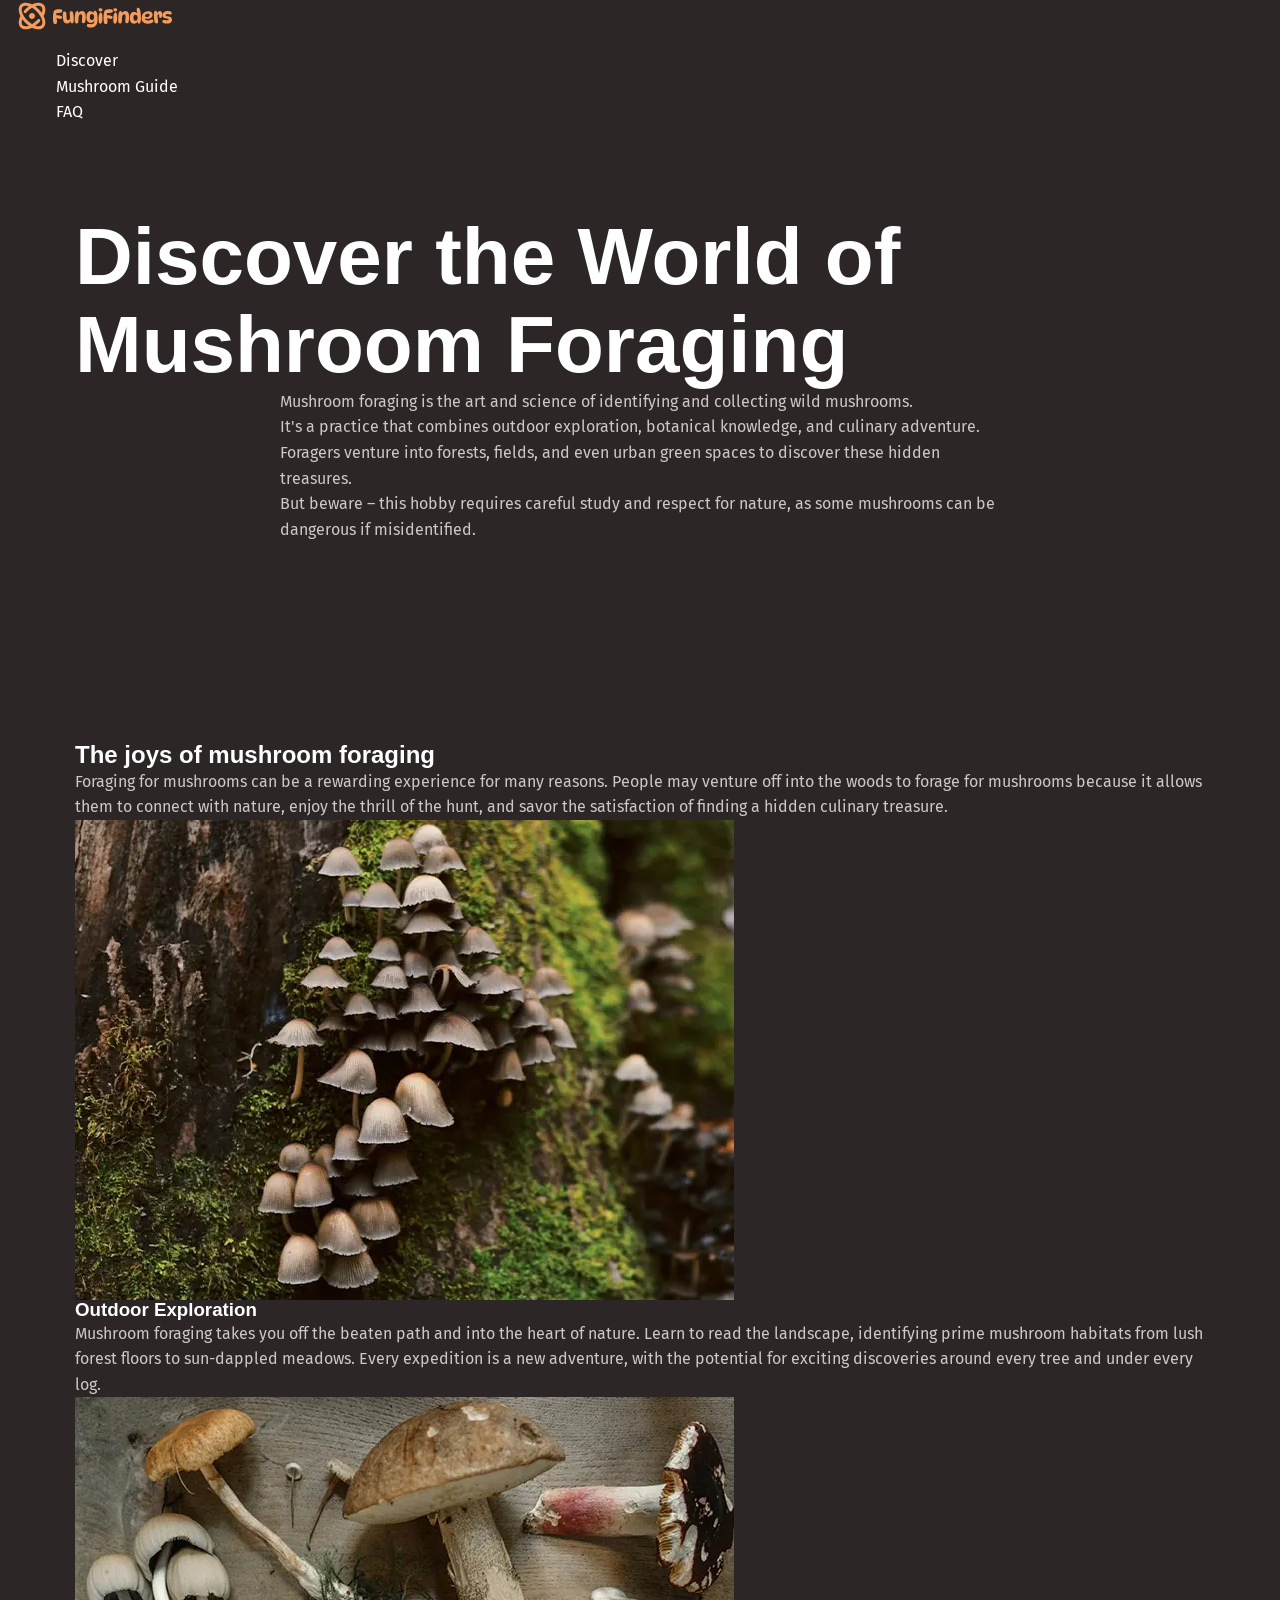
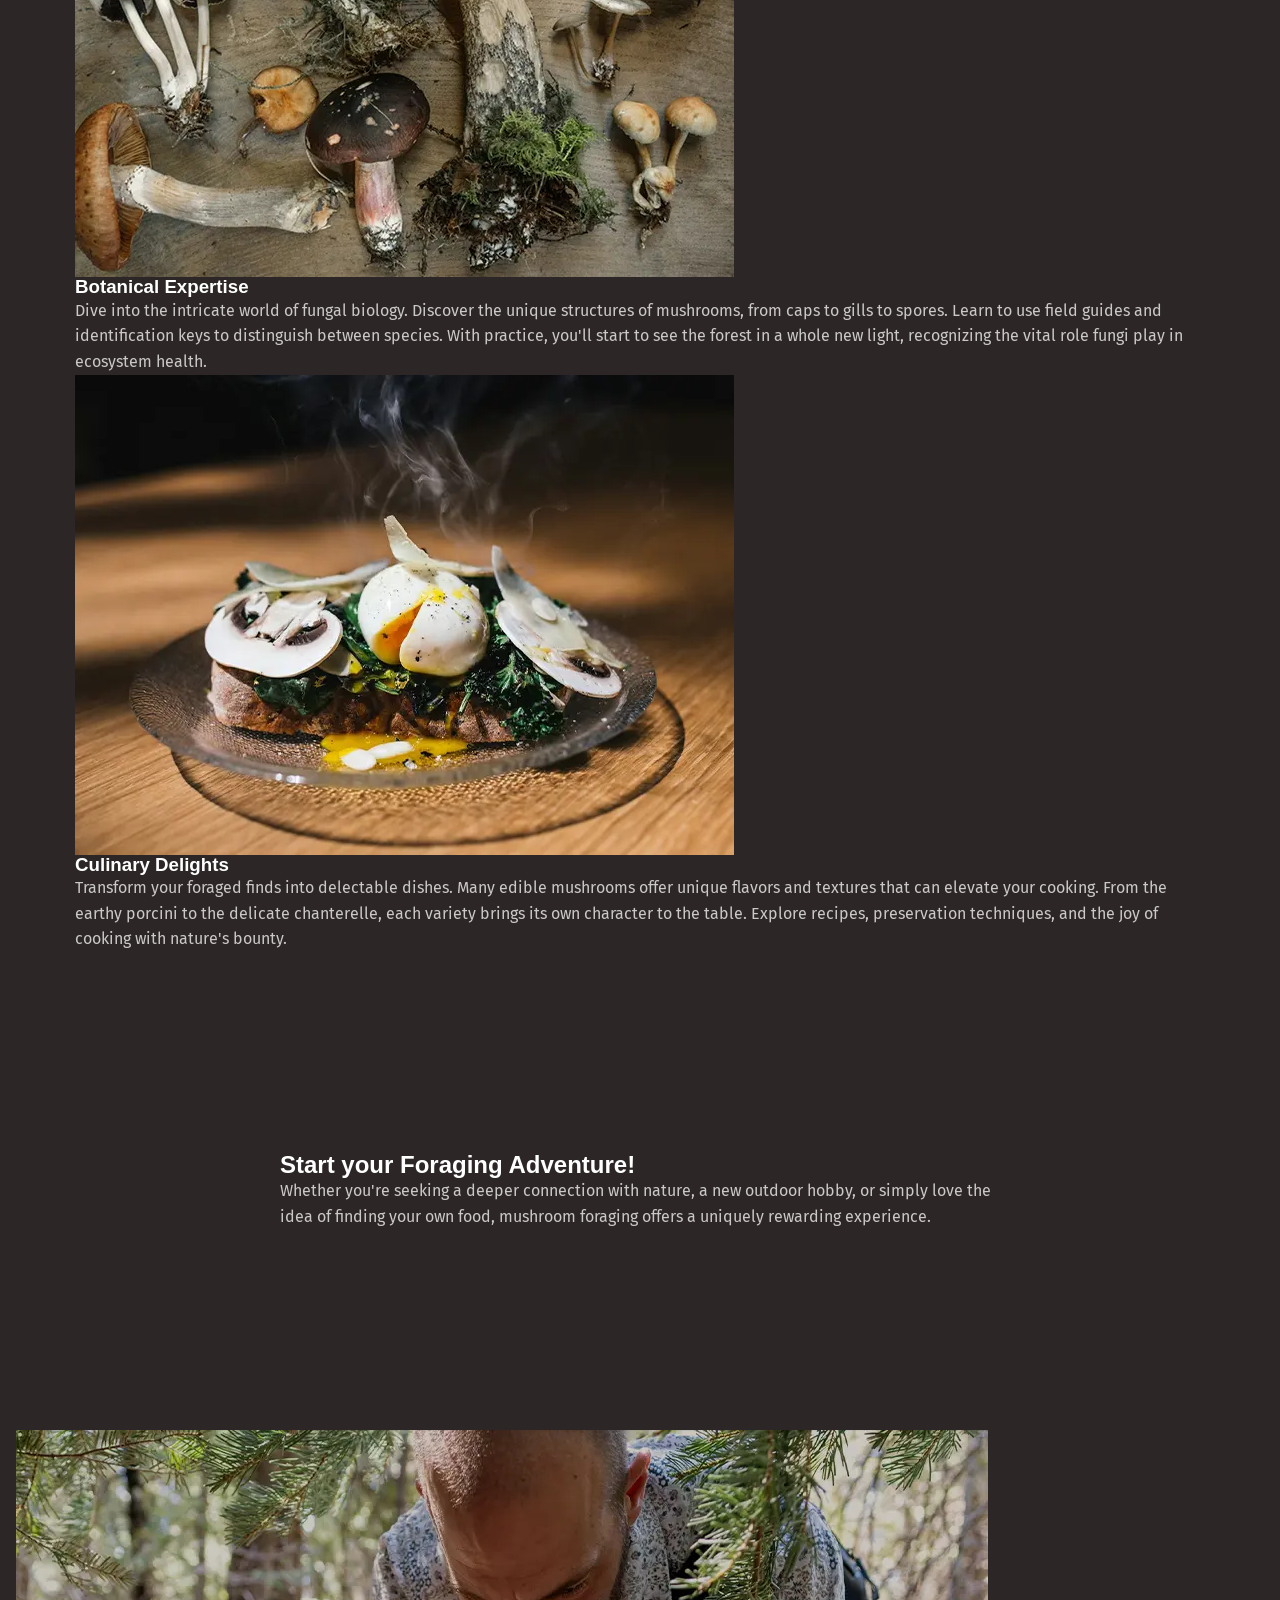
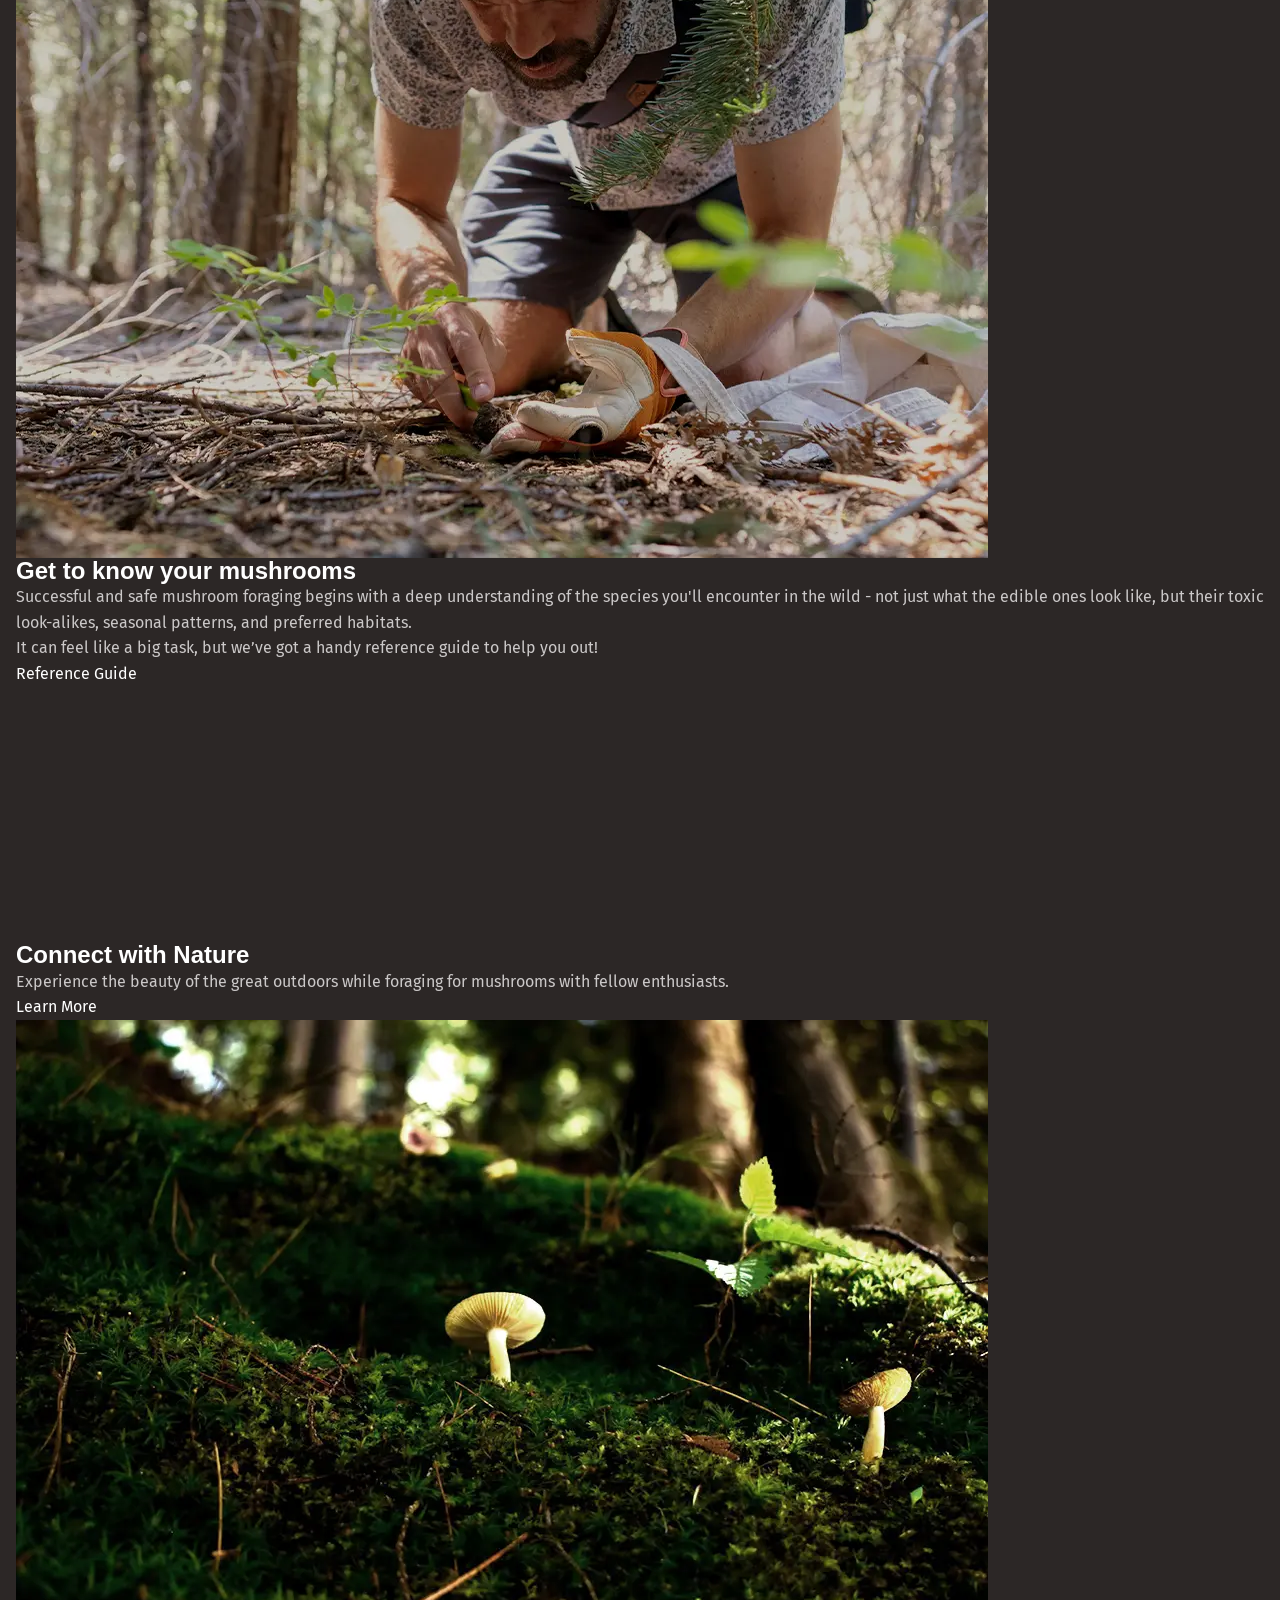
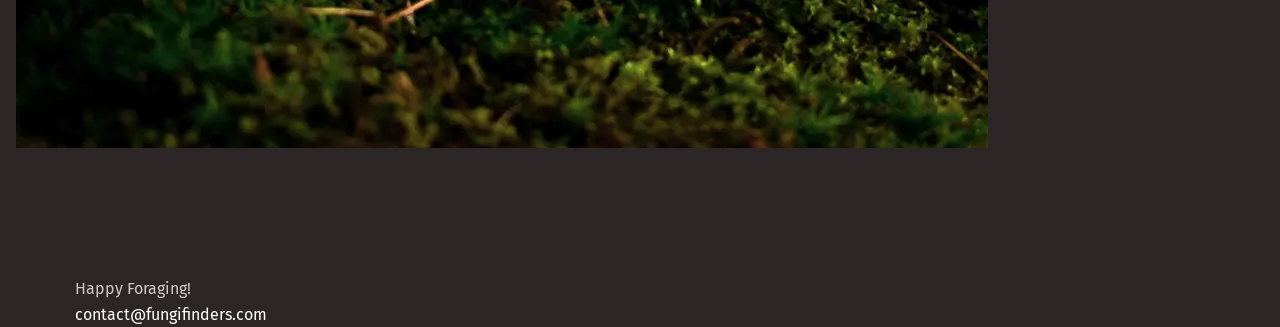
==== index.html @ ddc34cd2 "V6 Professional CSS: Build a Website from Scratch" ====
<!doctype html>
<html lang="en">
  <head>
    <meta charset="UTF-8" />
    <meta name="viewport" content="width=device-width, initial-scale=1.0" />
    <title>Fungi Finders</title>
    <link rel="stylesheet" href="style.css" />
    <link rel="preconnect" href="https://fonts.googleapis.com" />
    <link rel="preconnect" href="https://fonts.gstatic.com" crossorigin />
    <link
      href="https://fonts.googleapis.com/css2?family=Fira+Sans:wght@400;700&family=Outfit:wght@100..900&display=swap"
      rel="stylesheet"
    />
  </head>
  <body>
    <header class="site-header">
      <div class="wrapper" data-width="wide">
        <img src="/assets/fungi-finders.svg" alt="Fungi Finders" />
        <nav class="primary-navigation">
          <ul>
            <li>
              <a href="/">Discover</a>
            </li>
            <li><a href="#">Mushroom Guide</a></li>
            <li><a href="#">FAQ</a></li>
          </ul>
        </nav>
      </div>
    </header>

    <main>
      <section class="hero section" data-padding="compact">
        <div class="wrapper">
          <h1>Discover the World of Mushroom Foraging</h1>
          <div class="wrapper" data-width="narrow">
             <p>
            Mushroom foraging is the art and science of identifying and
            collecting wild mushrooms.
          </p>
          <p>
            It's a practice that combines outdoor exploration, botanical
            knowledge, and culinary adventure. Foragers venture into forests,
            fields, and even urban green spaces to discover these hidden
            treasures.
          </p>
          <p>
            But beware – this hobby requires careful study and respect for
            nature, as some mushrooms can be dangerous if misidentified.
          </p>
          </div>
        </div>
      </section>

      <section class=" section" >
        <div class="wrapper">
          <h2>The joys of mushroom foraging</h2>
          <p>
            Foraging for mushrooms can be a rewarding experience for many
            reasons. People may venture off into the woods to forage for
            mushrooms because it allows them to connect with nature, enjoy the
            thrill of the hunt, and savor the satisfaction of finding a hidden
            culinary treasure.
          </p>
          <div>
            <div class="card">
              <img src="/assets/outdoor-exploration.webp" alt="" />
              <h3>Outdoor Exploration</h3>
              <p>
                Mushroom foraging takes you off the beaten path and into the
                heart of nature. Learn to read the landscape, identifying prime
                mushroom habitats from lush forest floors to sun-dappled
                meadows. Every expedition is a new adventure, with the potential
                for exciting discoveries around every tree and under every log.
              </p>
            </div>

            <div class="card">
              <img src="/assets/botanical-expertise.webp" alt="" />
              <h3>Botanical Expertise</h3>
              <p>
                Dive into the intricate world of fungal biology. Discover the
                unique structures of mushrooms, from caps to gills to spores.
                Learn to use field guides and identification keys to distinguish
                between species. With practice, you'll start to see the forest
                in a whole new light, recognizing the vital role fungi play in
                ecosystem health.
              </p>
            </div>

            <div class="card">
              <img src="/assets/culinary-delight.webp" alt="" />
              <h3>Culinary Delights</h3>
              <p>
                Transform your foraged finds into delectable dishes. Many edible
                mushrooms offer unique flavors and textures that can elevate
                your cooking. From the earthy porcini to the delicate
                chanterelle, each variety brings its own character to the table.
                Explore recipes, preservation techniques, and the joy of cooking
                with nature's bounty.
              </p>
            </div>
          </div>
        </div>
      </section>

      <section class=" section" data-padding="compact">
        <div class="wrapper" data-width="narrow">
          <h2>Start your <span>Foraging Adventure!</span></h2>
          <p>
            Whether you're seeking a deeper connection with nature, a new
            outdoor hobby, or simply love the idea of finding your own food,
            mushroom foraging offers a uniquely rewarding experience.
          </p>
        </div>
      </section>
      <section class="section">
        <div class="wrapper" data-width="wide">
          <div>
            <div><img src="/assets/get-to-know.webp" alt="" /></div>
            <div>
              <h2>Get to know your mushrooms</h2>
              <p>
                Successful and safe mushroom foraging begins with a deep
                understanding of the species you'll encounter in the wild - not
                just what the edible ones look like, but their toxic
                look-alikes, seasonal patterns, and preferred habitats.
              </p>
              <p>
                It can feel like a big task, but we’ve got a handy reference
                guide to help you out!
              </p>
              <a class="button" href="#"
                ><span class="visually-hidden">
                  About different types of mushrooms using our handy mushroom
                  guide. </span
                >Reference Guide</a
              >
            </div>
          </div>
        </div>
      </section>

      <section class="section">
        <div class="wrapper" data-width="wide">
          <div>
            <div>
              <h2>Connect with Nature</h2>
              <p>
                Experience the beauty of the great outdoors while foraging for
                mushrooms with fellow enthusiasts.
              </p>
              <p></p>
              <a class="button" href="#"
                >Learn More
                <span class="visually-hidden">
                  about different types of mushrooms using our handy mushroom
                  guide.
                </span>
              </a>
            </div>
            <div><img src="/assets/nature.webp" alt="" /></div>
          </div>
        </div>
      </section>
    </main>
    <footer class="site-footer">
      <div class="wrapper">
        <p>Happy Foraging!</p>
        <a href="mailto: contact@fungifinders.com">contact@fungifinders.com</a>
      </div>
    </footer>
  </body>
</html>
---- style.css ----
@layer reset {
  /* Box sizing rules */
  *,
  *::before,
  *::after {
    box-sizing: border-box;
  }

  /* Prevent font size inflation */
  html {
    -moz-text-size-adjust: none;
    -webkit-text-size-adjust: none;
    text-size-adjust: none;
  }

  /* Remove default margin in favour of better control in authored CSS */
  body,
  h1,
  h2,
  h3,
  h4,
  p,
  figure,
  blockquote,
  dl,
  dd {
    margin: 0;
  }

  /* Remove list styles on ul, ol elements with a list role, which suggests default styling will be removed */
    [role="list"] {
    list-style: none;
    margin: 0;
    padding: 0;
  }

  /* Set core body defaults */
  body {
    min-height: 100vh;
    line-height: 1.6;
 
  }

  /* Set shorter line heights on headings and interactive elements */
  h1,
  h2,
  h3,
  h4,
  button,
  input,
  label {
    line-height: 1.1;
  }

  /* Balance text wrapping on headings */
  h1,
  h2,
  h3,
  h4 {
    text-wrap: balance;
  }

  a{
    text-decoration: none;
  }
  ul{
    direction: none;
    text-decoration: none;
     list-style-type: none;
  }
  /* A elements that don't have a class get default styles */
  a:not([class]) {
    text-decoration-skip-ink: auto;
    color: currentColor;
  }

  /* Make images easier to work with */
  img,
  picture {
    max-width: 100%;
    display: block;
  }

  /* Inherit fonts for inputs and buttons */
  input,
  button,
  textarea,
  select {
    font-family: inherit;
    font-size: inherit;
  }

  /* Make sure textareas without a rows attribute are not tiny */
  textarea:not([rows]) {
    min-height: 10em;
  }

  /* Anything that has been anchored to should have extra scroll margin */
  :target {
    scroll-margin-block: 5ex;
  }
}

@layer base {
  :root {
    --clr-white: hsl(0, 0%, 100%);
    --clr-gray-100: hsl(0, 2%, 79%);
    --clr-brand-400: hsl(25, 88%, 75%);
    --clr-brand-500: hsl(25, 88%, 66%);
    --clr-green-400: hsl(143, 19%, 49%);
    --clr-green-500: hsl(143, 38%, 37%);
    --clr-green-600: hsl(145, 29%, 19%);
    --clr-brown-500: hsl(10, 5%, 25%);
    --clr-brown-600: hsl(9, 7%, 21%);
    --clr-brown-700: hsl(9, 8%, 16%);
    --clr-brown-800: hsl(0, 6%, 15%);
    --clr-brown-900: hsl(0, 6%, 13%);

    --clr-orange-500: hsl(28, 43%, 28%);
    --clr-red-500: hsl(359, 34%, 24%);
    --clr-teal-500: hsl(186, 42%, 25%);

    --ff--body: "Fira Sans", sans-serif;
    --ff--heading: "Outfir", sans-serif;

    --fs-300: 0.875rem;
    --fs-400: 1rem;
    --fs-500: 1.125rem;
    --fs-600: 1.25rem;
    --fs-700: 1.5rem;
    --fs-800: 2rem;
    --fs-900: 3.75rem;
    --fs-1000: 3.75rem;

    @media (width > 760px) {
      --fs-300: 0.875rem;
      --fs-400: 1rem;
      --fs-500: 1.25rem;
      --fs-600: 1.5rem;
      --fs-700: 2rem;
      --fs-800: 3rem;
      --fs-900: 5rem;
      --fs-1000: 7.5rem;
    }
  }

  :root {
    --text-main: var(--clr-gray-100);
    --text-high-contrast: var(--clr-white);
    --text-brand: var(--clr-brand-500);
    --text-brand-light: var(--clr-brand-400);

    --background-accent-light: var(--clr-green-400);
    --background-accent-main: var(--clr-green-500);
    --background-accent-dark: var(--clr-green-600);

    --background-extra-light: var(--clr-brown-500);
    --background-light: var(--clr-brown-600);
    --background-main: var(--clr-brown-700);
    --background-dark: var(--clr-brown-800);
    --background-extra-dark: var(--clr-brown-900);

    --font-size-heading-sm: var(--fs-700);
    --font-size-heading-regular: var(--fs-800);
    --font-size-heading-lg: var(--fs-900);
    --font-size-heading-xl: var(--fs-1000);

    --font-size-sm: var(--fs-300);
    --font-size-regular: var(--fs-400);
    --font-size-md: var(--fs-500);
    --font-size-lg: var(--fs-600);

    --border-radius-1: 0.25rem;
    --border-radius-2: 0.5rem;
    --border-radius-3: 0.75rem;
  }

  html {
    font-family: var(--ff--body);
    line-height: 1.6;
  }

  body {
    font-size: var(--font-size-regular);
    color: var(--text-main);
    background-color: var(--background-main);
  }

  h1,
  h2,
  h3,
  h4 {
    font-family: var(--ff--heading);
    color: var(--text-high-contrast);
  }

  h1 {
    font-size: var(--font-size-heading-lg);
  }

  a {
    color: var(--text-high-contrast);
  }
  a:hover,
  a:focus-visible {
    color: var(--text-brand-light);
  }
}

@layer layout {
  .section {
    --section-max-padding-block: 3.75rem;
    /* 4.5, 8, 3.75 */
    @media (width >= 760px) {
      --section-max-padding-block: 8rem;
      
      &[data-padding="compact"] {
        --section-max-padding-block: 4.5rem;
      }
    }

    padding-block: var(--section-max-padding-block);
  }

  .wrapper {
    --wrapper-max-width: 1130px;
    max-width: var(--wrapper-max-width);
    margin-inline: auto;
    padding-inline: 1rem;
    box-sizing: content-box;

    &[data-width="wide"] {
      --wrapper-max-width: 1330px;
    }
    &[data-width="narrow"] {
      --wrapper-max-width: 720px;
    }
  }
}

@layer utilities {
  .visually-hidden {
    clip: rect(0 0 0 0);
    clip-path: inset(50%);
    height: 1px;
    overflow: hidden;
    position: absolute;
    white-space: nowrap;
    width: 1px;
  }
}
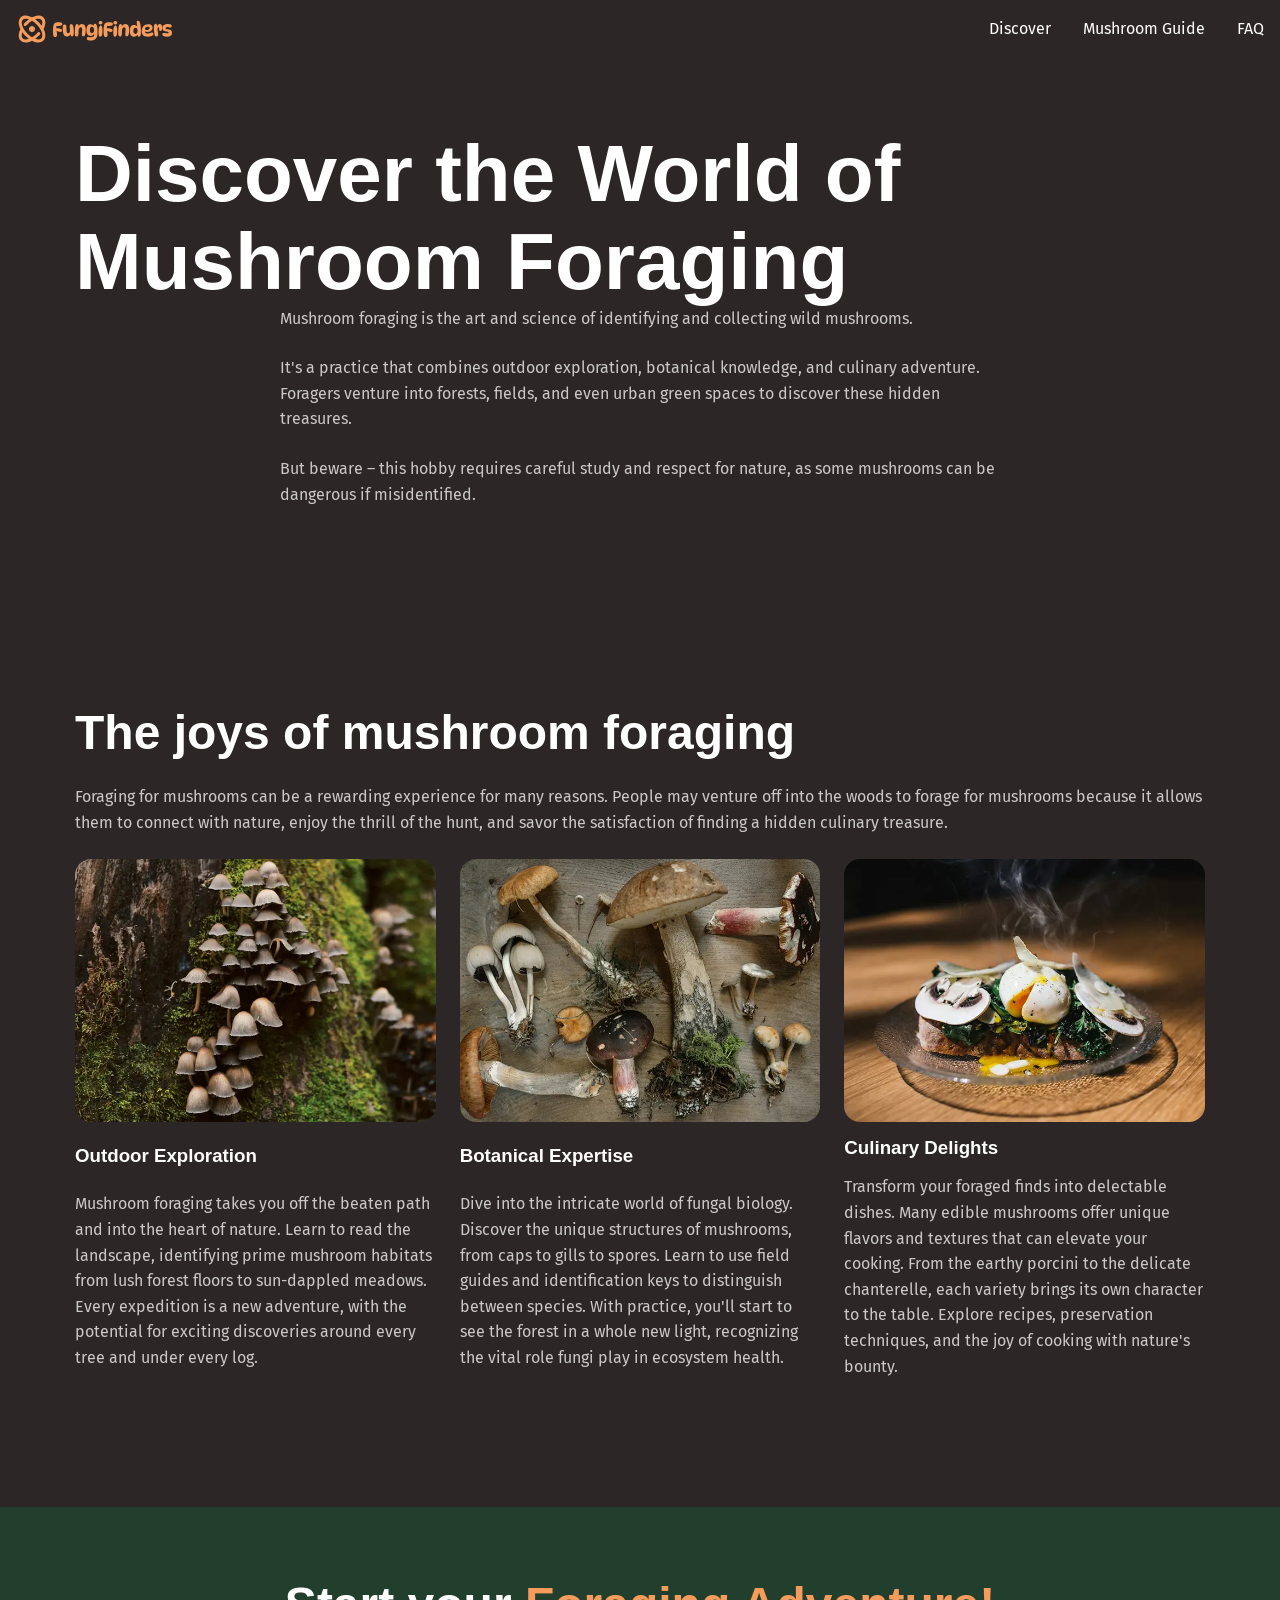
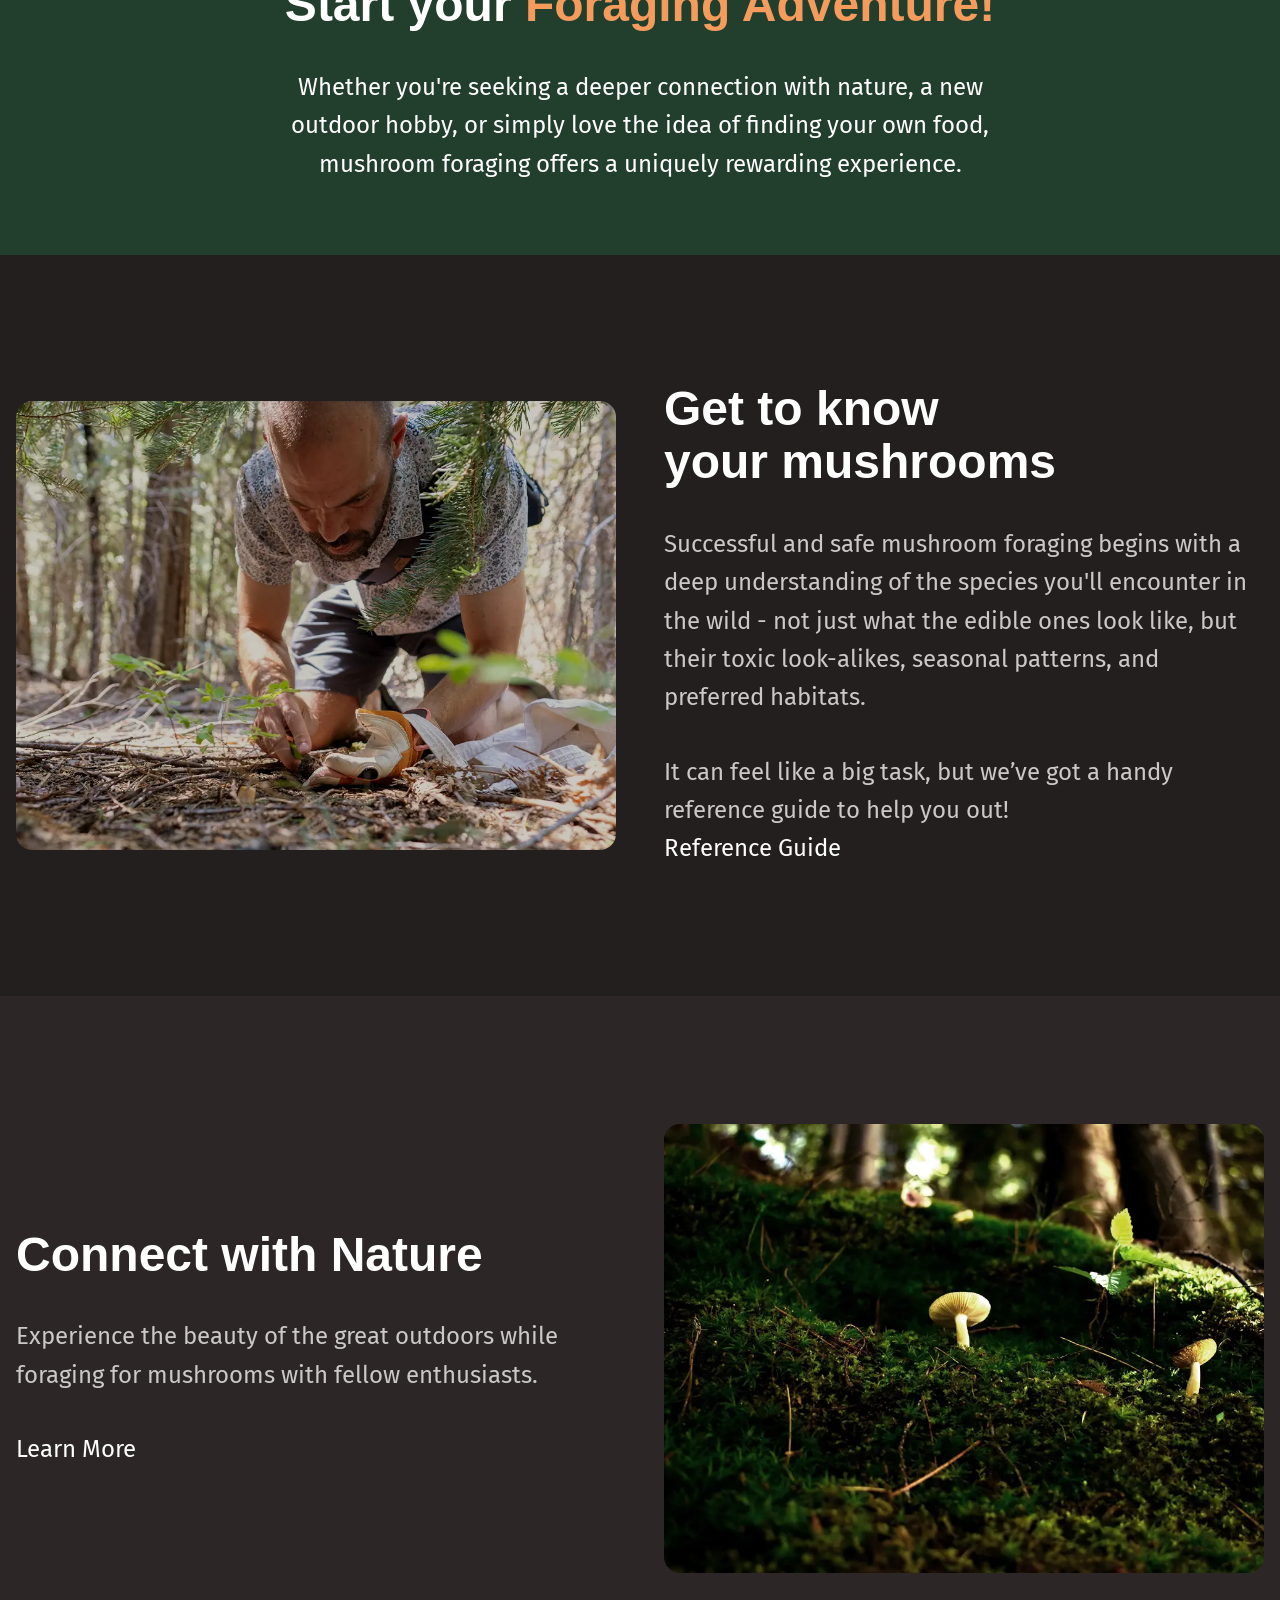
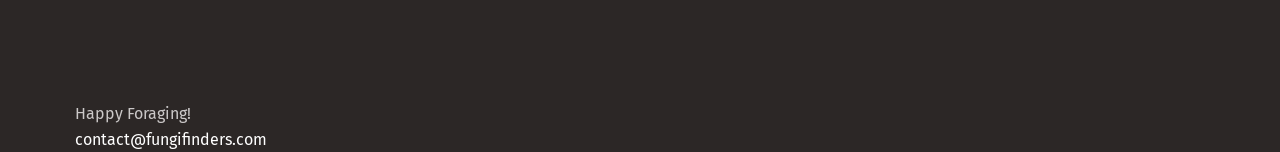
==== commit 39994616: "V7 Professional CSS: Build a Website from Scratch" ====
--- a/index.html
+++ b/index.html
@@ -15,16 +15,18 @@
   <body>
     <header class="site-header">
       <div class="wrapper" data-width="wide">
-        <img src="/assets/fungi-finders.svg" alt="Fungi Finders" />
-        <nav class="primary-navigation">
-          <ul>
-            <li>
-              <a href="/">Discover</a>
-            </li>
-            <li><a href="#">Mushroom Guide</a></li>
-            <li><a href="#">FAQ</a></li>
-          </ul>
-        </nav>
+        <div class="site-header__inner">
+          <img src="/assets/fungi-finders.svg" alt="Fungi Finders" />
+          <nav class="primary-navigation">
+            <ul>
+              <li>
+                <a href="/">Discover</a>
+              </li>
+              <li><a href="#">Mushroom Guide</a></li>
+              <li><a href="#">FAQ</a></li>
+            </ul>
+          </nav>
+        </div>
       </div>
     </header>
 
@@ -33,27 +35,30 @@
         <div class="wrapper">
           <h1>Discover the World of Mushroom Foraging</h1>
           <div class="wrapper" data-width="narrow">
-             <p>
-            Mushroom foraging is the art and science of identifying and
-            collecting wild mushrooms.
-          </p>
-          <p>
-            It's a practice that combines outdoor exploration, botanical
-            knowledge, and culinary adventure. Foragers venture into forests,
-            fields, and even urban green spaces to discover these hidden
-            treasures.
-          </p>
-          <p>
-            But beware – this hobby requires careful study and respect for
-            nature, as some mushrooms can be dangerous if misidentified.
-          </p>
+            <div class="flow">
+              <p>
+              Mushroom foraging is the art and science of identifying and
+              collecting wild mushrooms.
+            </p>
+            <p>
+              It's a practice that combines outdoor exploration, botanical
+              knowledge, and culinary adventure. Foragers venture into forests,
+              fields, and even urban green spaces to discover these hidden
+              treasures.
+            </p>
+            <p>
+              But beware – this hobby requires careful study and respect for
+              nature, as some mushrooms can be dangerous if misidentified.
+            </p>
+            </div>
           </div>
         </div>
       </section>
 
-      <section class=" section" >
-        <div class="wrapper">
-          <h2>The joys of mushroom foraging</h2>
+      <section class="section">
+        <div class="wrapper  flow">
+          <div class="flow">
+            <h2 class="section-title">The joys of mushroom foraging</h2>
           <p>
             Foraging for mushrooms can be a rewarding experience for many
             reasons. People may venture off into the woods to forage for
@@ -61,8 +66,9 @@
             thrill of the hunt, and savor the satisfaction of finding a hidden
             culinary treasure.
           </p>
-          <div>
-            <div class="card">
+          </div>
+          <div class="equal-columns" >
+            <div class="card grid-flow">
               <img src="/assets/outdoor-exploration.webp" alt="" />
               <h3>Outdoor Exploration</h3>
               <p>
@@ -74,7 +80,7 @@
               </p>
             </div>
 
-            <div class="card">
+            <div class="card grid-flow">
               <img src="/assets/botanical-expertise.webp" alt="" />
               <h3>Botanical Expertise</h3>
               <p>
@@ -87,7 +93,7 @@
               </p>
             </div>
 
-            <div class="card">
+            <div class="card grid-flow">
               <img src="/assets/culinary-delight.webp" alt="" />
               <h3>Culinary Delights</h3>
               <p>
@@ -103,22 +109,30 @@
         </div>
       </section>
 
-      <section class=" section" data-padding="compact">
+      <section class="background-accent-dark section" data-padding="compact">
         <div class="wrapper" data-width="narrow">
-          <h2>Start your <span>Foraging Adventure!</span></h2>
+         <div class="flow font-size-lg text-high-contrast text-center">
+           <h2 class="section-title">
+            Start your <span class="text-brand">Foraging Adventure!</span>
+          </h2>
           <p>
             Whether you're seeking a deeper connection with nature, a new
             outdoor hobby, or simply love the idea of finding your own food,
             mushroom foraging offers a uniquely rewarding experience.
           </p>
+         </div>
         </div>
       </section>
-      <section class="section">
+      <section class="background-extra-dark section">
         <div class="wrapper" data-width="wide">
-          <div>
+          <div
+            class="equal-columns"
+            data-gap="large"
+            data-vertical-alignment="centered"
+          >
             <div><img src="/assets/get-to-know.webp" alt="" /></div>
-            <div>
-              <h2>Get to know your mushrooms</h2>
+            <div class="flow font-size-lg">
+              <h2 class="section-title">Get to know your mushrooms</h2>
               <p>
                 Successful and safe mushroom foraging begins with a deep
                 understanding of the species you'll encounter in the wild - not
@@ -142,9 +156,9 @@
 
       <section class="section">
         <div class="wrapper" data-width="wide">
-          <div>
-            <div>
-              <h2>Connect with Nature</h2>
+          <div class="equal-columns" data-gap="large" data-vertical-alignment="centered">
+            <div class="flow font-size-lg">
+              <h2 class="section-title">Connect with Nature</h2>
               <p>
                 Experience the beauty of the great outdoors while foraging for
                 mushrooms with fellow enthusiasts.
--- a/style.css
+++ b/style.css
@@ -28,7 +28,7 @@
   }
 
   /* Remove list styles on ul, ol elements with a list role, which suggests default styling will be removed */
-    [role="list"] {
+  [role="list"] {
     list-style: none;
     margin: 0;
     padding: 0;
@@ -38,7 +38,6 @@
   body {
     min-height: 100vh;
     line-height: 1.6;
- 
   }
 
   /* Set shorter line heights on headings and interactive elements */
@@ -60,13 +59,13 @@
     text-wrap: balance;
   }
 
-  a{
+  a {
     text-decoration: none;
   }
-  ul{
+  ul {
     direction: none;
     text-decoration: none;
-     list-style-type: none;
+    list-style-type: none;
   }
   /* A elements that don't have a class get default styles */
   a:not([class]) {
@@ -205,15 +204,47 @@
   a:focus-visible {
     color: var(--text-brand-light);
   }
+  img {
+    border-radius: 1rem;
+  }
 }
 
 @layer layout {
+
+  .flow > * + *{
+    margin-top: 1.5em;
+  }
+
+  .grid-flow{
+    display: grid;
+    gap: var(--grid-flow-gap, 1rem);
+  }
+
+  .equal-columns {
+    --equal-columns-gap: 1.5rem;
+    
+    display: grid;
+    gap: var(--equal-columns-gap, 1rem);
+    align-items: var(--vertical-alignment, stretch);
+    @media (width > 760px) {
+      grid-auto-flow: column;
+      grid-auto-columns: 1fr;
+    }
+
+    &[data-gap="large"] {
+      --equal-columns-gap: 3rem;
+    }
+    &[data-vertical-alignment="centered"]
+    {
+      --vertical-alignment:center;
+    }
+  }
   .section {
     --section-max-padding-block: 3.75rem;
     /* 4.5, 8, 3.75 */
     @media (width >= 760px) {
       --section-max-padding-block: 8rem;
-      
+
       &[data-padding="compact"] {
         --section-max-padding-block: 4.5rem;
       }
@@ -235,6 +266,24 @@
     &[data-width="narrow"] {
       --wrapper-max-width: 720px;
     }
+  }
+}
+
+@layer components {
+  .side-header {
+    padding-block: 1rem;
+  }
+  .site-header__inner {
+    display: flex;
+    flex-wrap: wrap;
+    gap: 0.5rem 2rem;
+    justify-content: space-between;
+  }
+
+  .site-header__inner > nav > ul {
+    display: flex;
+    flex-wrap: wrap;
+    gap: 0.5rem 2rem;
   }
 }
 
@@ -248,4 +297,90 @@
     white-space: nowrap;
     width: 1px;
   }
-}
+
+  .text-center {
+    text-align: center;
+  }
+  .section-title {
+    font-size: var(--font-size-heading-regular);
+  }
+
+  .text-main {
+    color: var(--text-main);
+  }
+
+  .text-high-contrast {
+    color: var(--text-high-contrast);
+  }
+
+  .text-brand {
+    color: var(--text-brand);
+  }
+
+  .text-brand-light {
+    color: var(--text-brand-light);
+  }
+
+  .background-accent-light {
+    background-color: var(--background-accent-light);
+  }
+
+  .background-accent-main {
+    background-color: var(--background-accent-main);
+  }
+
+  .background-accent-dark {
+    background-color: var(--background-accent-dark);
+  }
+
+  .background-extra-light {
+    background-color: var(--background-extra-light);
+  }
+
+  .background-light {
+    background-color: var(--background-light);
+  }
+
+  .background-main {
+    background-color: var(--background-main);
+  }
+
+  .background-dark {
+    background-color: var(--background-dark);
+  }
+
+  .background-extra-dark {
+    background-color: var(--background-extra-dark);
+  }
+
+  .font-size-heading-sm {
+    font-size: var(--font-size-heading-sm);
+  }
+
+  .font-size-heading-regular {
+    font-size: var(--font-size-heading-regular);
+  }
+
+  .font-size-heading-lg {
+    font-size: var(--font-size-heading-lg);
+  }
+
+  .font-size-heading-xl {
+    font-size: var(--font-size-heading-xl);
+  }
+
+  .font-size-sm {
+    font-size: var(--font-size-sm);
+  }
+  .font-size-regular {
+    font-size: var(--font-size-regular);
+  }
+
+  .font-size-md {
+    font-size: var(--font-size-md);
+  }
+
+  .font-size-lg {
+    font-size: var(--font-size-lg);
+  }
+}
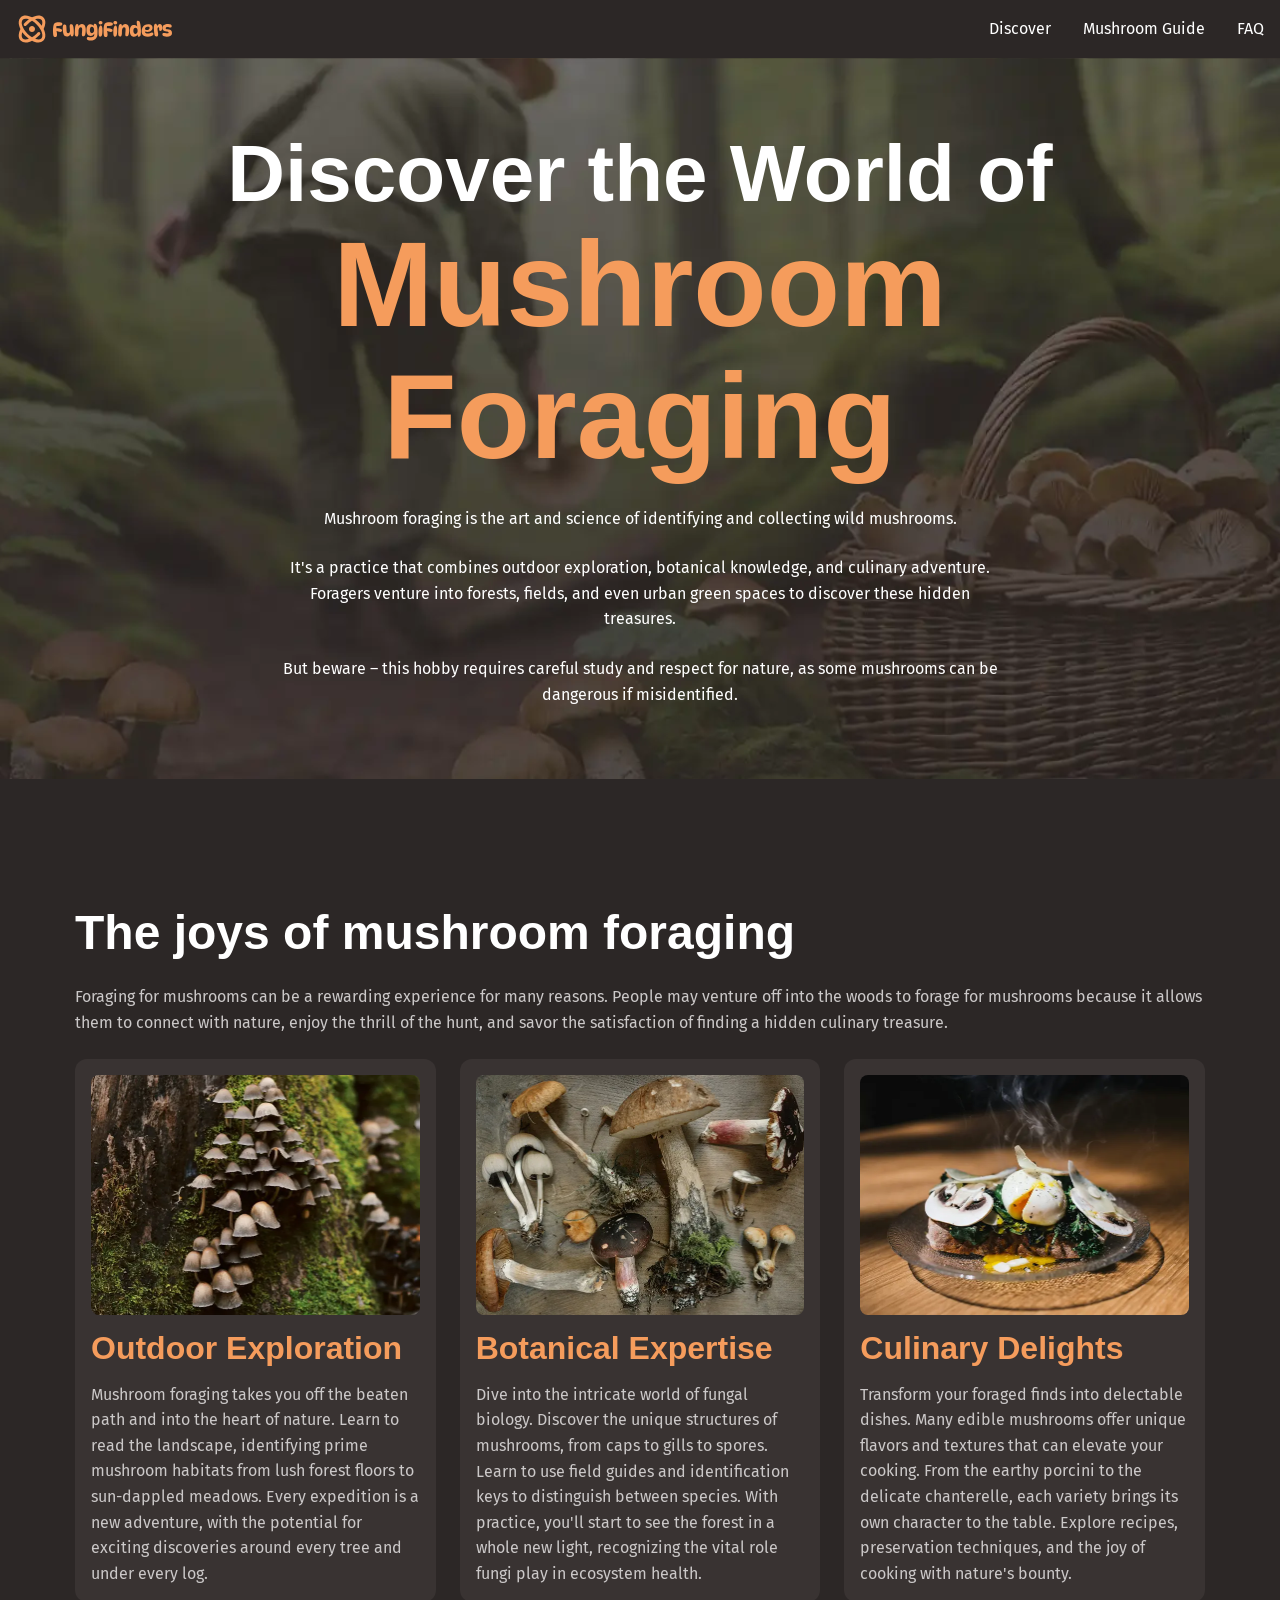
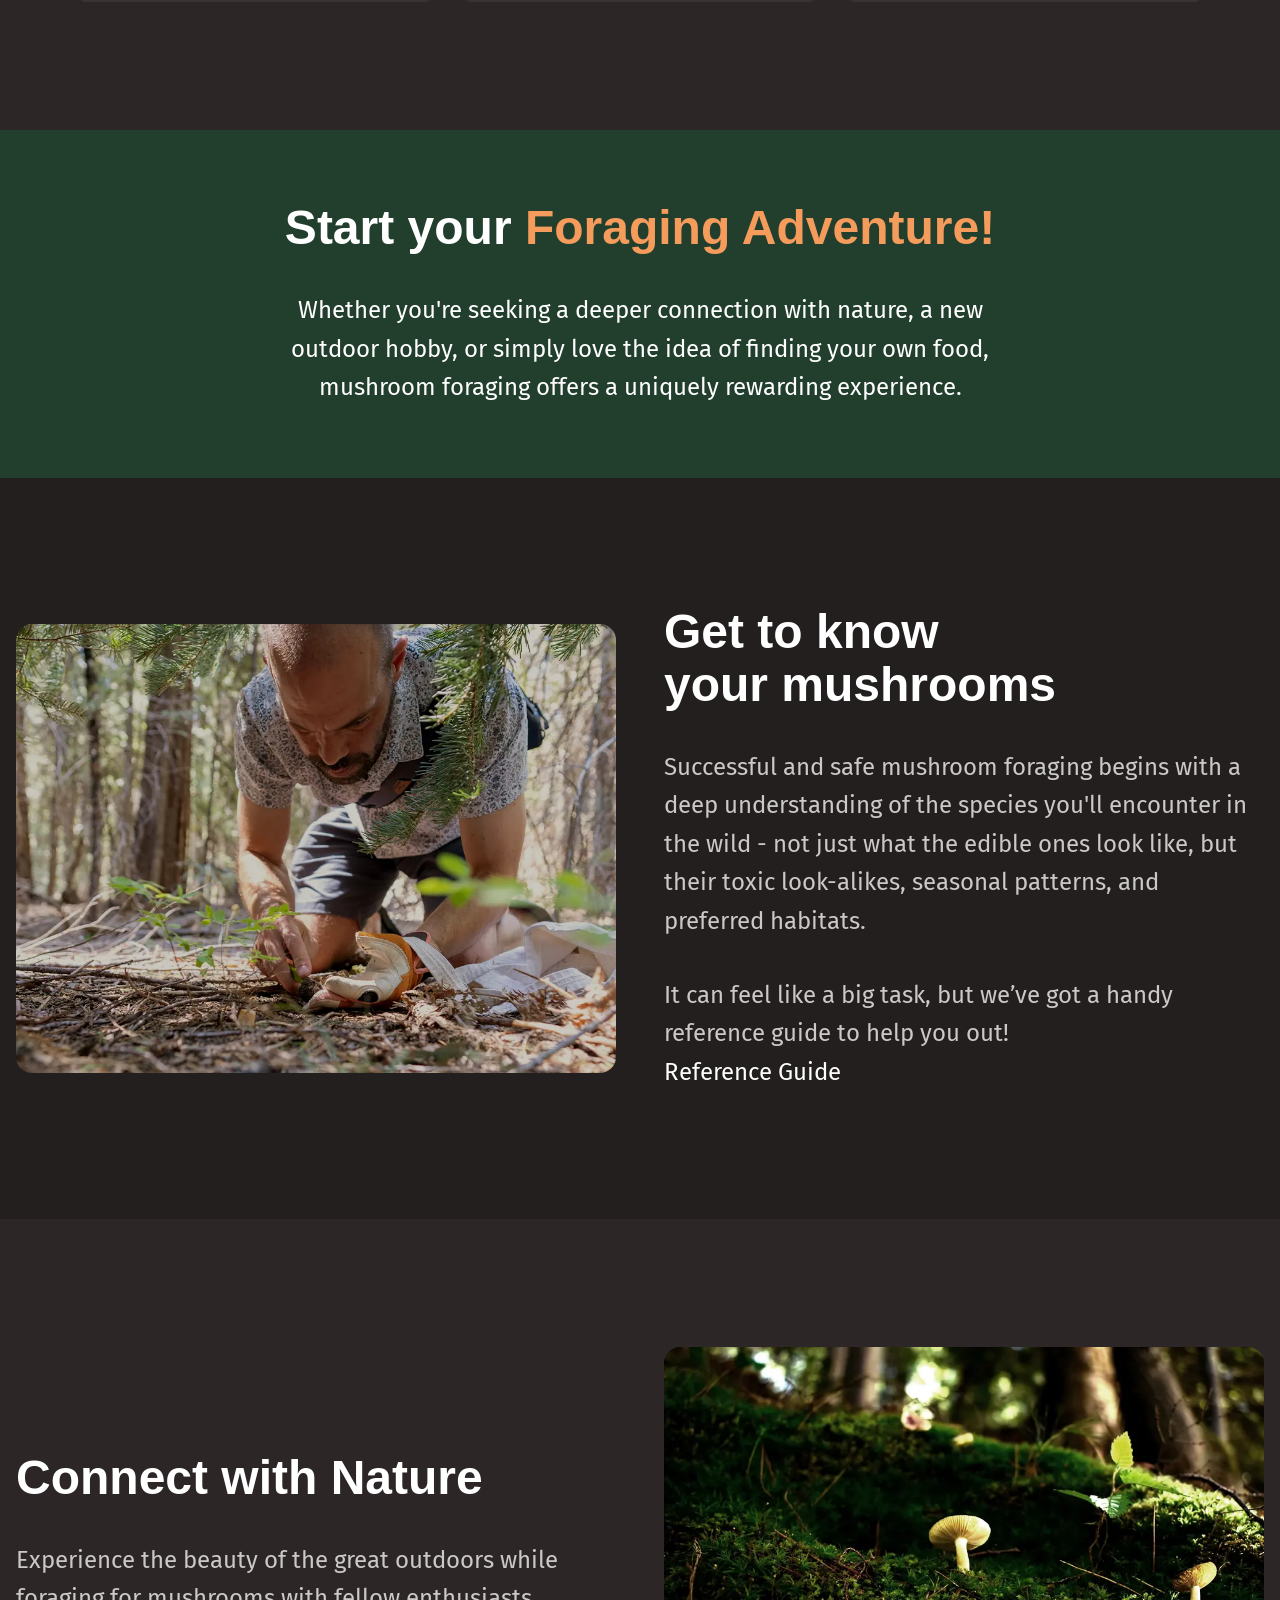
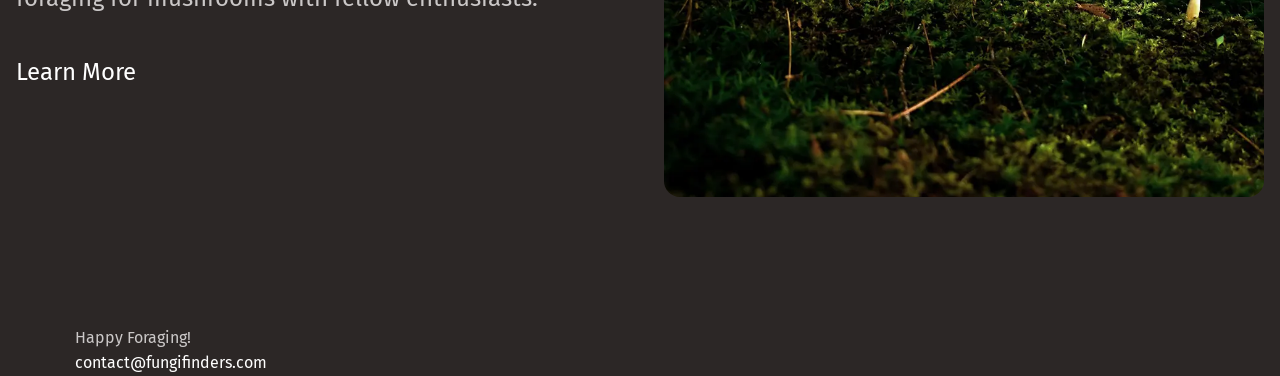
==== commit 1c21fb5d: "V8 Professional CSS: Build a Website from Scratch" ====
--- a/index.html
+++ b/index.html
@@ -31,43 +31,49 @@
     </header>
 
     <main>
-      <section class="hero section" data-padding="compact">
-        <div class="wrapper">
-          <h1>Discover the World of Mushroom Foraging</h1>
+      <section
+        class="hero section text-center text-high-contrast"
+        data-padding="compact"
+      >
+        <div class="wrapper flow">
+          <h1>
+            Discover the World of
+            <span class="text-brand">Mushroom Foraging</span>
+          </h1>
           <div class="wrapper" data-width="narrow">
             <div class="flow">
               <p>
-              Mushroom foraging is the art and science of identifying and
-              collecting wild mushrooms.
-            </p>
-            <p>
-              It's a practice that combines outdoor exploration, botanical
-              knowledge, and culinary adventure. Foragers venture into forests,
-              fields, and even urban green spaces to discover these hidden
-              treasures.
-            </p>
-            <p>
-              But beware – this hobby requires careful study and respect for
-              nature, as some mushrooms can be dangerous if misidentified.
-            </p>
+                Mushroom foraging is the art and science of identifying and
+                collecting wild mushrooms.
+              </p>
+              <p>
+                It's a practice that combines outdoor exploration, botanical
+                knowledge, and culinary adventure. Foragers venture into
+                forests, fields, and even urban green spaces to discover these
+                hidden treasures.
+              </p>
+              <p>
+                But beware – this hobby requires careful study and respect for
+                nature, as some mushrooms can be dangerous if misidentified.
+              </p>
             </div>
           </div>
         </div>
       </section>
 
       <section class="section">
-        <div class="wrapper  flow">
+        <div class="wrapper flow">
           <div class="flow">
             <h2 class="section-title">The joys of mushroom foraging</h2>
-          <p>
-            Foraging for mushrooms can be a rewarding experience for many
-            reasons. People may venture off into the woods to forage for
-            mushrooms because it allows them to connect with nature, enjoy the
-            thrill of the hunt, and savor the satisfaction of finding a hidden
-            culinary treasure.
-          </p>
+            <p class="joy-sec">
+              Foraging for mushrooms can be a rewarding experience for many
+              reasons. People may venture off into the woods to forage for
+              mushrooms because it allows them to connect with nature, enjoy the
+              thrill of the hunt, and savor the satisfaction of finding a hidden
+              culinary treasure.
+            </p>
           </div>
-          <div class="equal-columns" >
+          <div class="equal-columns">
             <div class="card grid-flow">
               <img src="/assets/outdoor-exploration.webp" alt="" />
               <h3>Outdoor Exploration</h3>
@@ -111,16 +117,16 @@
 
       <section class="background-accent-dark section" data-padding="compact">
         <div class="wrapper" data-width="narrow">
-         <div class="flow font-size-lg text-high-contrast text-center">
-           <h2 class="section-title">
-            Start your <span class="text-brand">Foraging Adventure!</span>
-          </h2>
-          <p>
-            Whether you're seeking a deeper connection with nature, a new
-            outdoor hobby, or simply love the idea of finding your own food,
-            mushroom foraging offers a uniquely rewarding experience.
-          </p>
-         </div>
+          <div class="flow font-size-lg text-high-contrast text-center">
+            <h2 class="section-title">
+              Start your <span class="text-brand">Foraging Adventure!</span>
+            </h2>
+            <p>
+              Whether you're seeking a deeper connection with nature, a new
+              outdoor hobby, or simply love the idea of finding your own food,
+              mushroom foraging offers a uniquely rewarding experience.
+            </p>
+          </div>
         </div>
       </section>
       <section class="background-extra-dark section">
@@ -156,7 +162,11 @@
 
       <section class="section">
         <div class="wrapper" data-width="wide">
-          <div class="equal-columns" data-gap="large" data-vertical-alignment="centered">
+          <div
+            class="equal-columns"
+            data-gap="large"
+            data-vertical-alignment="centered"
+          >
             <div class="flow font-size-lg">
               <h2 class="section-title">Connect with Nature</h2>
               <p>
--- a/style.css
+++ b/style.css
@@ -210,19 +210,18 @@
 }
 
 @layer layout {
-
-  .flow > * + *{
+  .flow > * + * {
     margin-top: 1.5em;
   }
 
-  .grid-flow{
+  .grid-flow {
     display: grid;
     gap: var(--grid-flow-gap, 1rem);
   }
 
   .equal-columns {
     --equal-columns-gap: 1.5rem;
-    
+
     display: grid;
     gap: var(--equal-columns-gap, 1rem);
     align-items: var(--vertical-alignment, stretch);
@@ -234,9 +233,8 @@
     &[data-gap="large"] {
       --equal-columns-gap: 3rem;
     }
-    &[data-vertical-alignment="centered"]
-    {
-      --vertical-alignment:center;
+    &[data-vertical-alignment="centered"] {
+      --vertical-alignment: center;
     }
   }
   .section {
@@ -284,6 +282,42 @@
     display: flex;
     flex-wrap: wrap;
     gap: 0.5rem 2rem;
+  }
+
+  .hero {
+    background-image: url(/assets/hero.webp);
+    background-size: cover;
+    background-position: center;
+    h1 {
+      font-size: var(--font-size-heading-lg);
+    }
+
+    span {
+      font-size: var(--font-size-heading-xl);
+      display: block;
+    }
+  }
+
+  .card {
+    padding: 1rem;
+    background-color: var(--background-light);
+    border-radius: var(--border-radius-3);
+
+    h3 {
+      color: var(--text-brand);
+      font-size: var(--font-size-heading-sm);
+    }
+    img {
+      border-radius: var(--border-radius-2);
+    }
+    p {
+      font-size: var(--font-size-regular);
+      text-align: left;
+    }
+
+    .joy-sec{
+      font-size: 2rem;
+    }
   }
 }
 
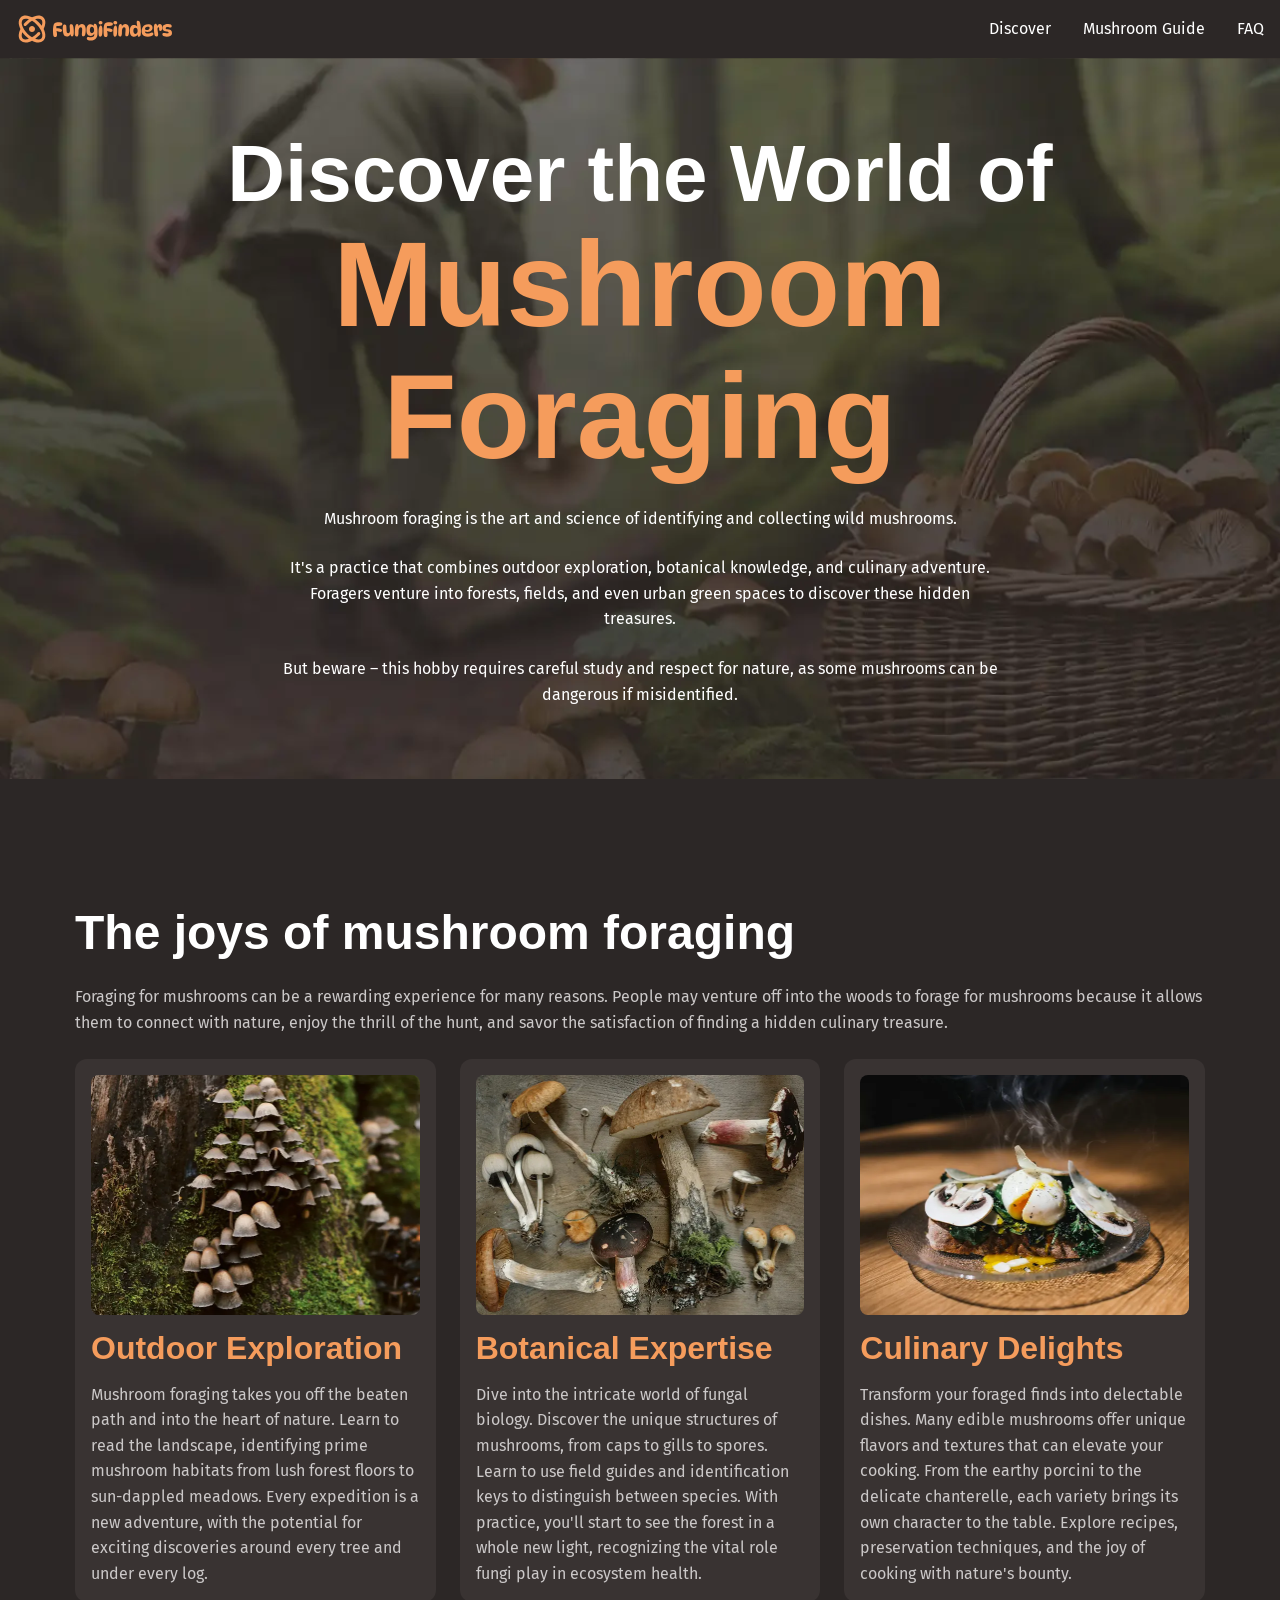
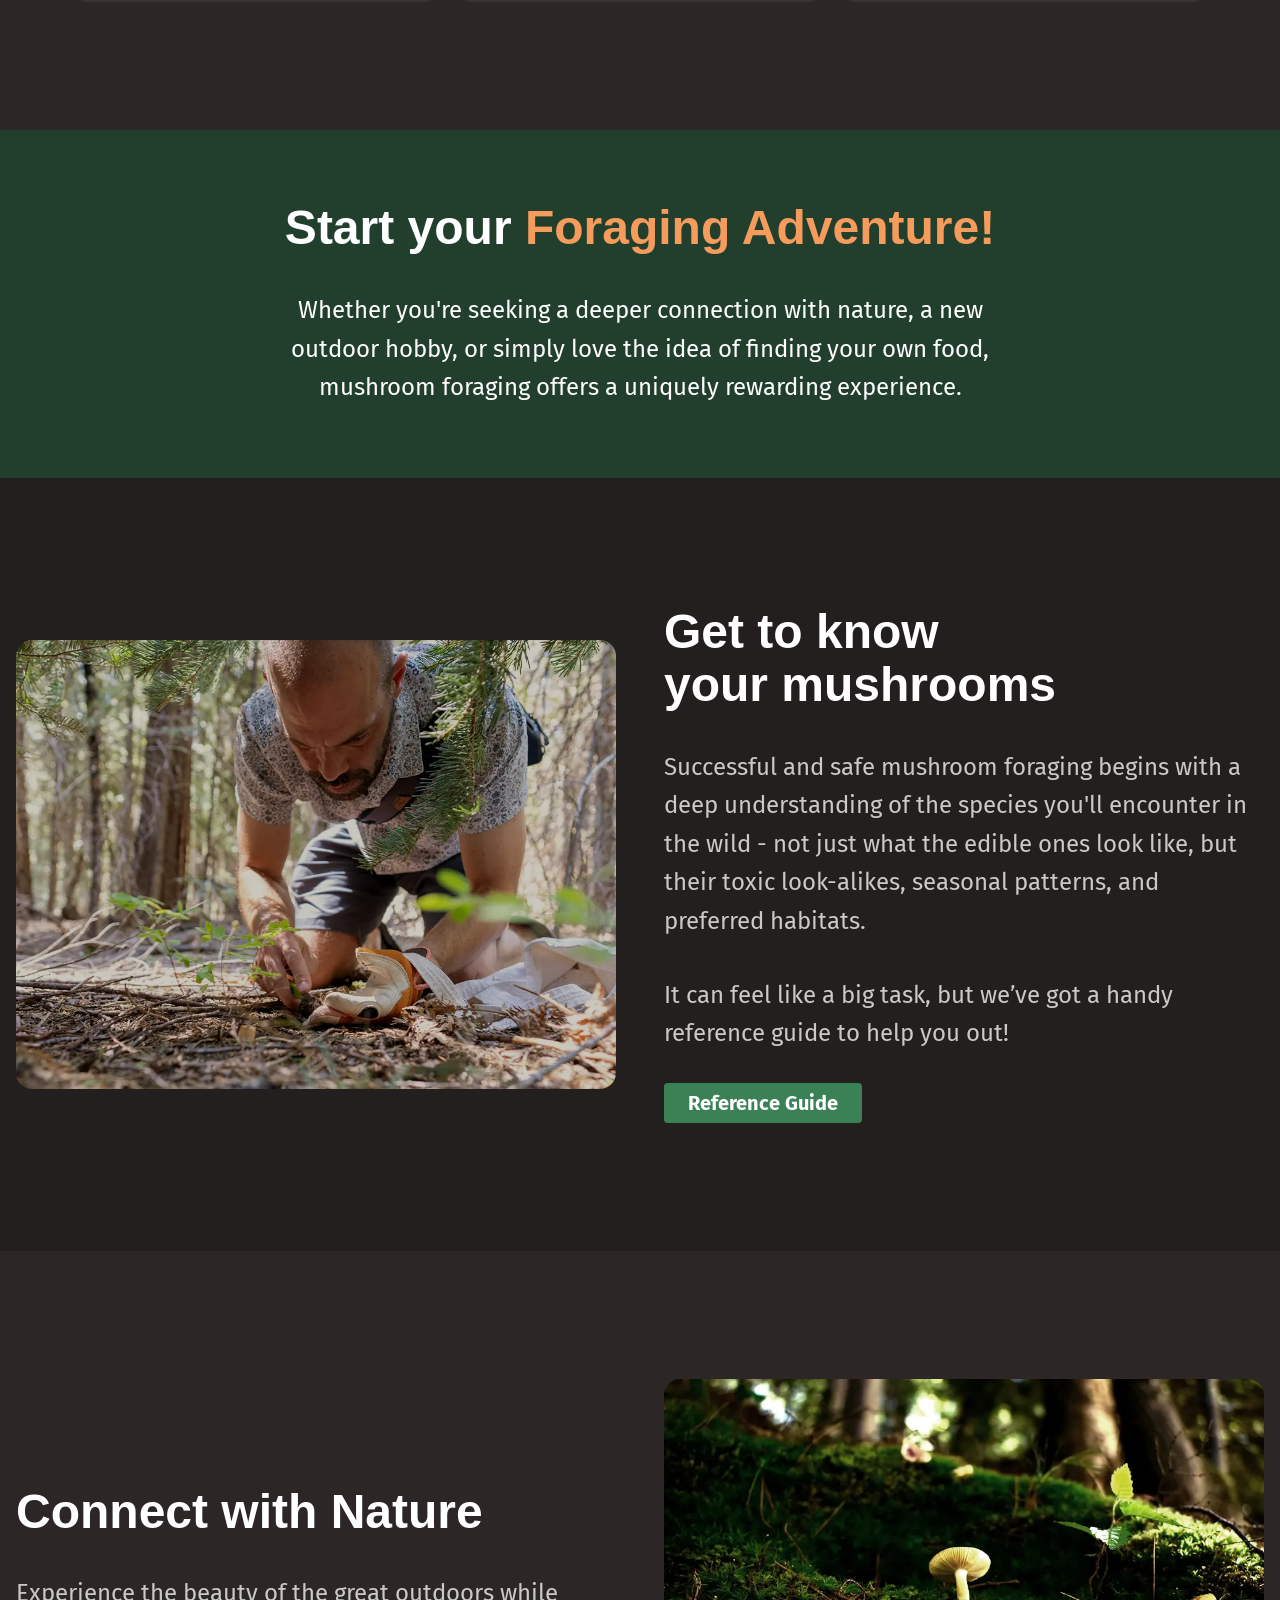
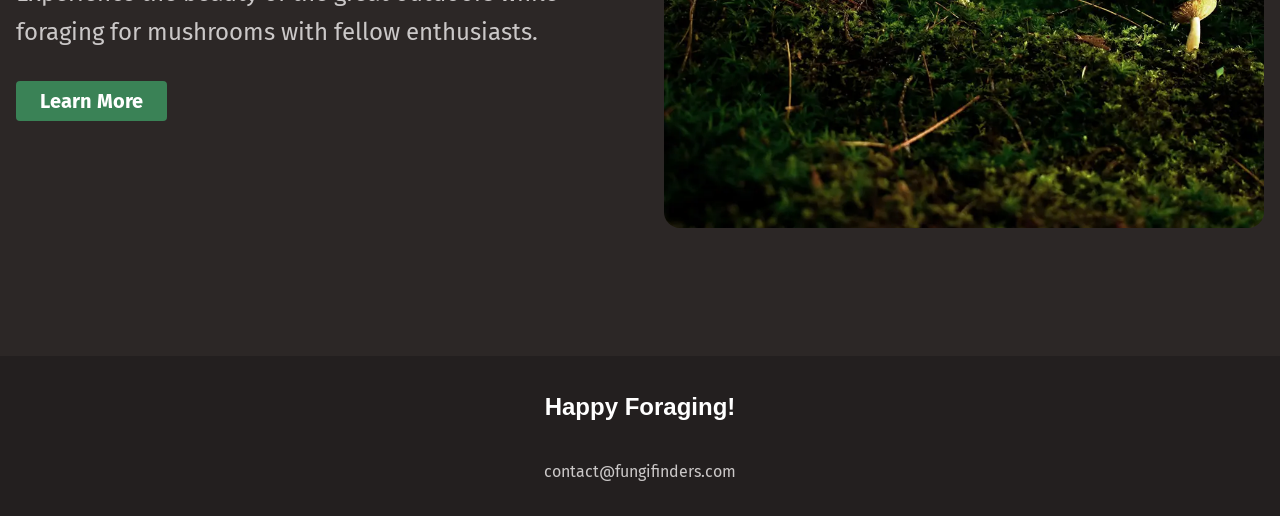
==== commit d001b616: "Finished page one" ====
--- a/index.html
+++ b/index.html
@@ -173,7 +173,7 @@
                 Experience the beauty of the great outdoors while foraging for
                 mushrooms with fellow enthusiasts.
               </p>
-              <p></p>
+
               <a class="button" href="#"
                 >Learn More
                 <span class="visually-hidden">
@@ -188,10 +188,10 @@
       </section>
     </main>
     <footer class="site-footer">
-      <div class="wrapper">
-        <p>Happy Foraging!</p>
+      
+        <p class="site-footer__title">Happy Foraging!</p>
         <a href="mailto: contact@fungifinders.com">contact@fungifinders.com</a>
-      </div>
+      
     </footer>
   </body>
 </html>
--- a/style.css
+++ b/style.css
@@ -283,7 +283,27 @@
     flex-wrap: wrap;
     gap: 0.5rem 2rem;
   }
-
+  .site-footer {
+    text-align: center;
+    padding-block: 2rem;
+    display: grid;
+    gap: 2rem;
+    background: var(--background-extra-dark);
+    
+  }
+  .site-footer>a{
+    color: var(--text-main);
+  }
+   .site-footer>a:hover,a:focus-visible{
+    color: var(--text-brand-light);
+  }
+
+  .site-footer__title {
+    font-size: var(--font-size-lg);
+    color: var(--text-high-contrast);
+    font-family: var(--ff--heading);
+    font-weight: bold;
+  }
   .hero {
     background-image: url(/assets/hero.webp);
     background-size: cover;
@@ -300,6 +320,8 @@
 
   .card {
     padding: 1rem;
+    display: grid;
+    gap: var(--card-gap, 1rem);
     background-color: var(--background-light);
     border-radius: var(--border-radius-3);
 
@@ -315,9 +337,26 @@
       text-align: left;
     }
 
-    .joy-sec{
+    .joy-sec {
       font-size: 2rem;
     }
+  }
+
+  .button {
+    display: inline flex;
+    cursor: pointer;
+    font-family: var(--ff-heading);
+    font-weight: 700;
+    font-size: var(--font-size-md);
+    text-decoration: none;
+    background-color: var(--background-accent-main);
+    padding: 0.25rem 1.5rem;
+    border-radius: var(--border-radius-1);
+  }
+  .button:hover,
+  .button:focus-visible {
+    background: var(--background-accent-light);
+    color: var(--text-high-contrast);
   }
 }
 
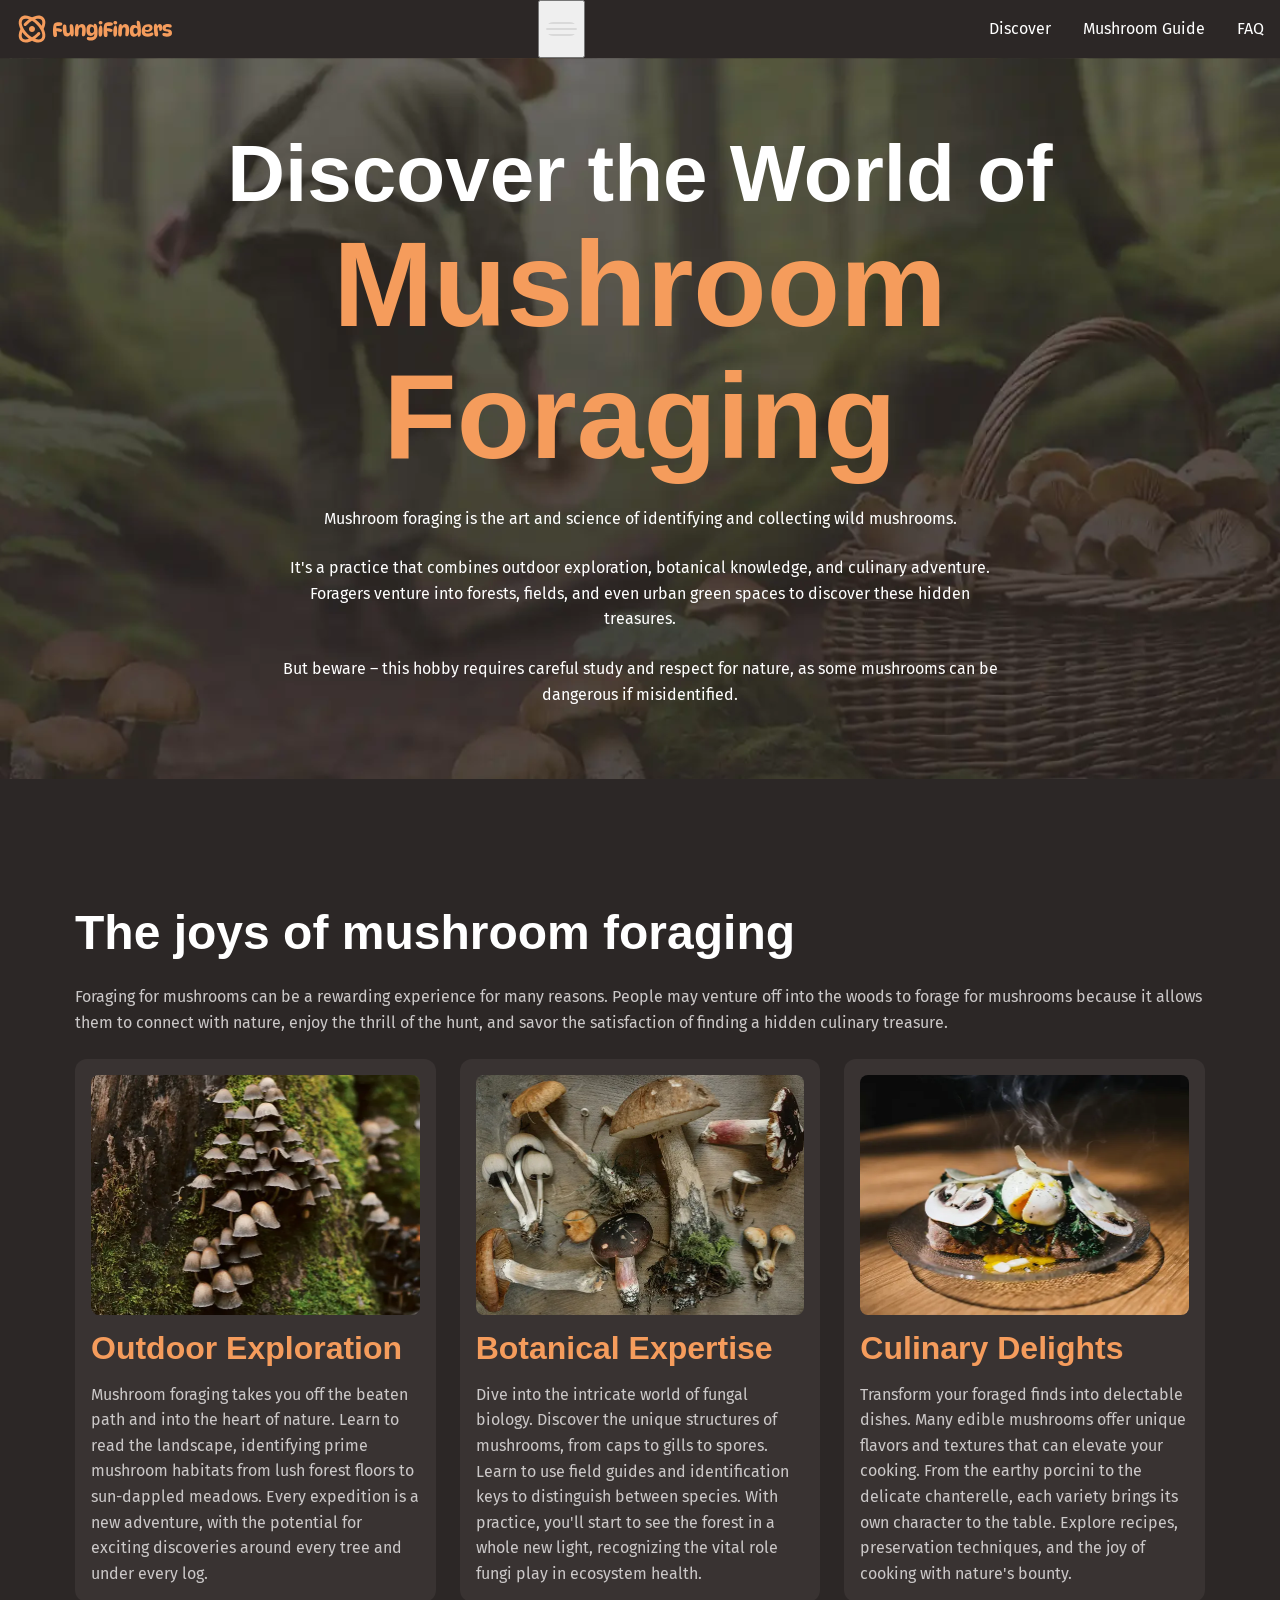
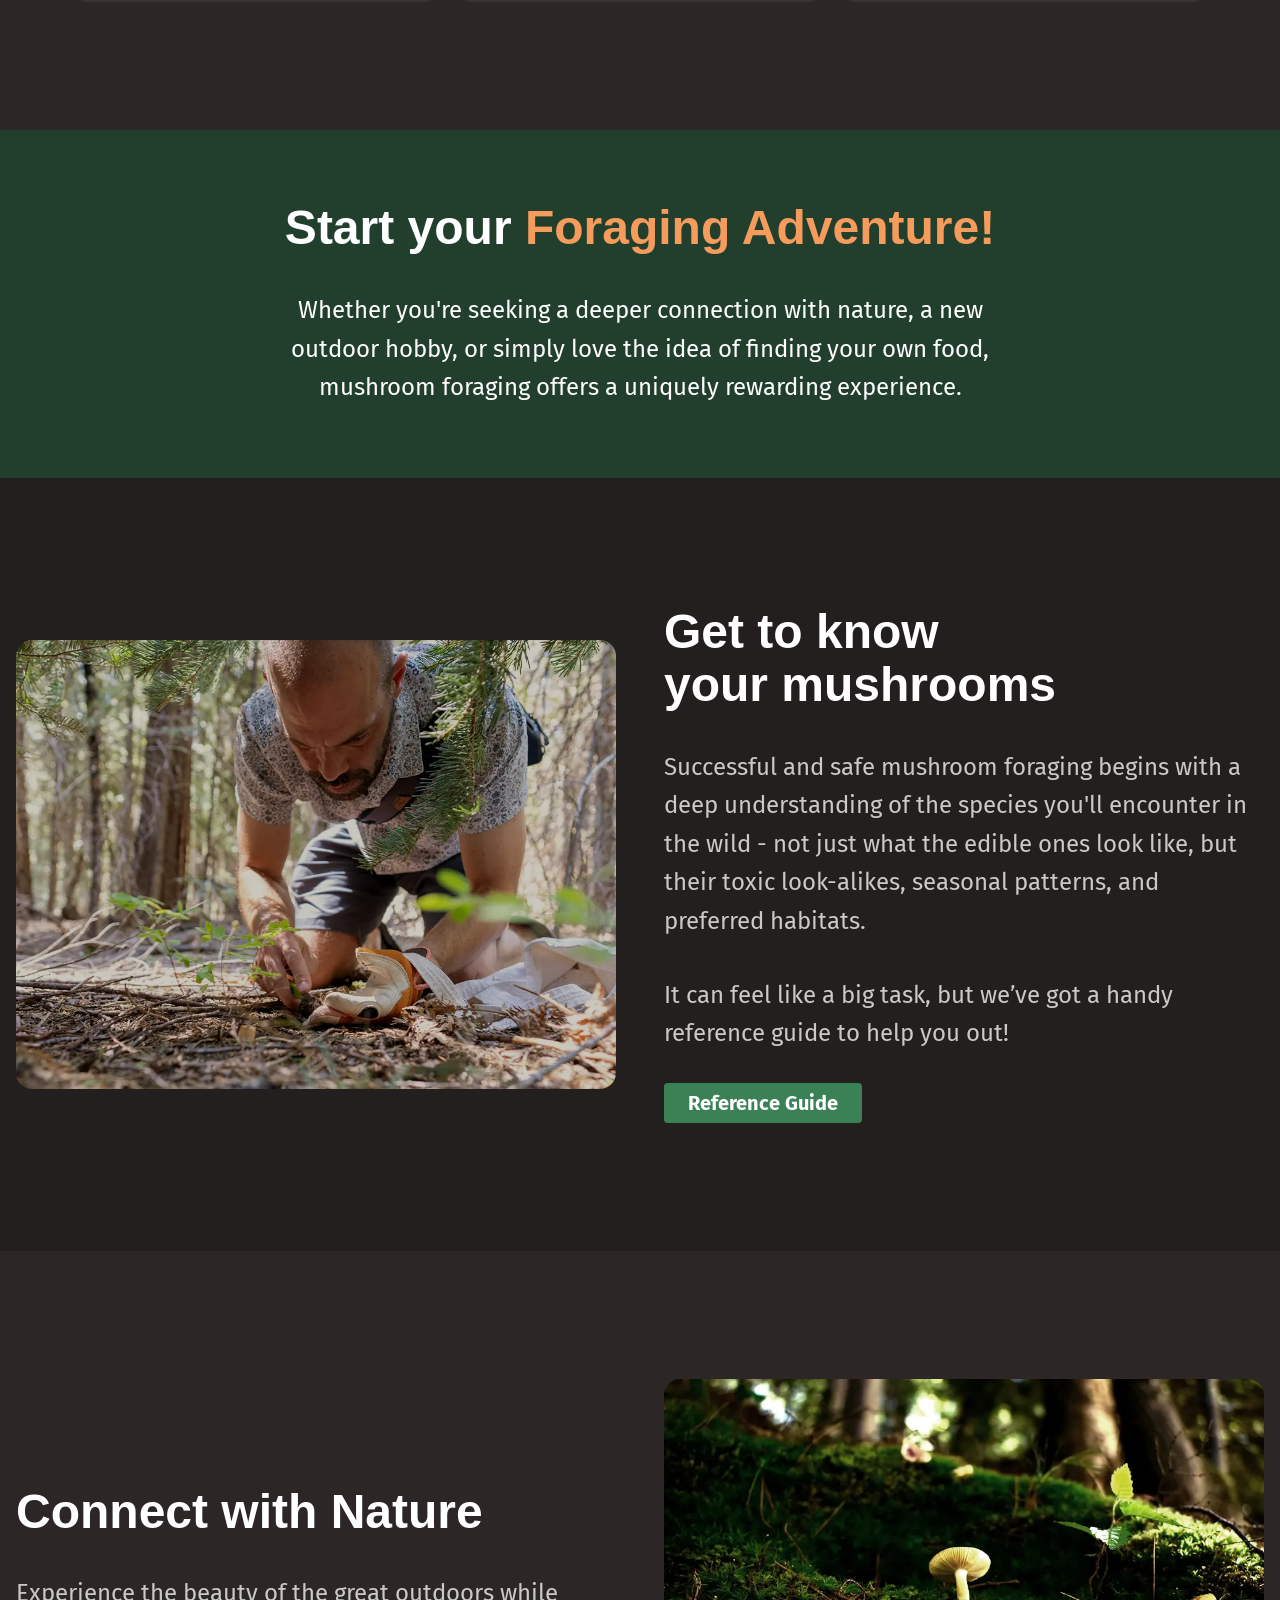
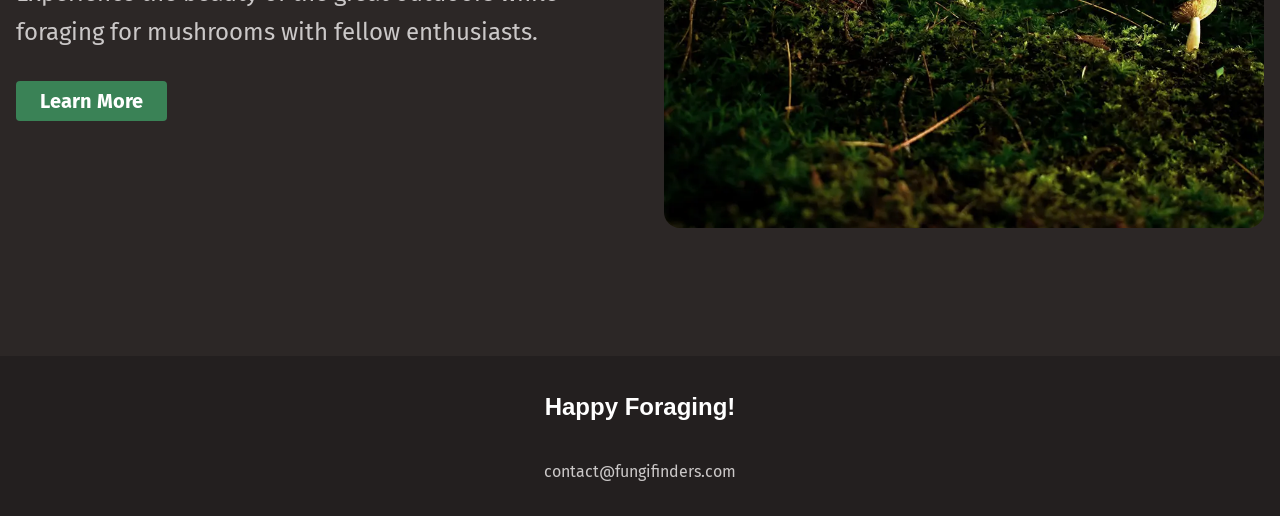
==== commit 3a7b14c5: "added hamburger button" ====
--- a/index.html
+++ b/index.html
@@ -17,7 +17,11 @@
       <div class="wrapper" data-width="wide">
         <div class="site-header__inner">
           <img src="/assets/fungi-finders.svg" alt="Fungi Finders" />
-          <nav class="primary-navigation">
+          <button aria-controls="primary-nav" aria-expanded="false">
+            <span class="visually-hidden">menu</span>
+            <img src="/assets/hamburger.svg" alt="" />
+          </button>
+          <nav id="primary-nav" class="primary-navigation">
             <ul>
               <li>
                 <a href="/">Discover</a>
@@ -188,10 +192,8 @@
       </section>
     </main>
     <footer class="site-footer">
-      
-        <p class="site-footer__title">Happy Foraging!</p>
-        <a href="mailto: contact@fungifinders.com">contact@fungifinders.com</a>
-      
+      <p class="site-footer__title">Happy Foraging!</p>
+      <a href="mailto: contact@fungifinders.com">contact@fungifinders.com</a>
     </footer>
   </body>
 </html>
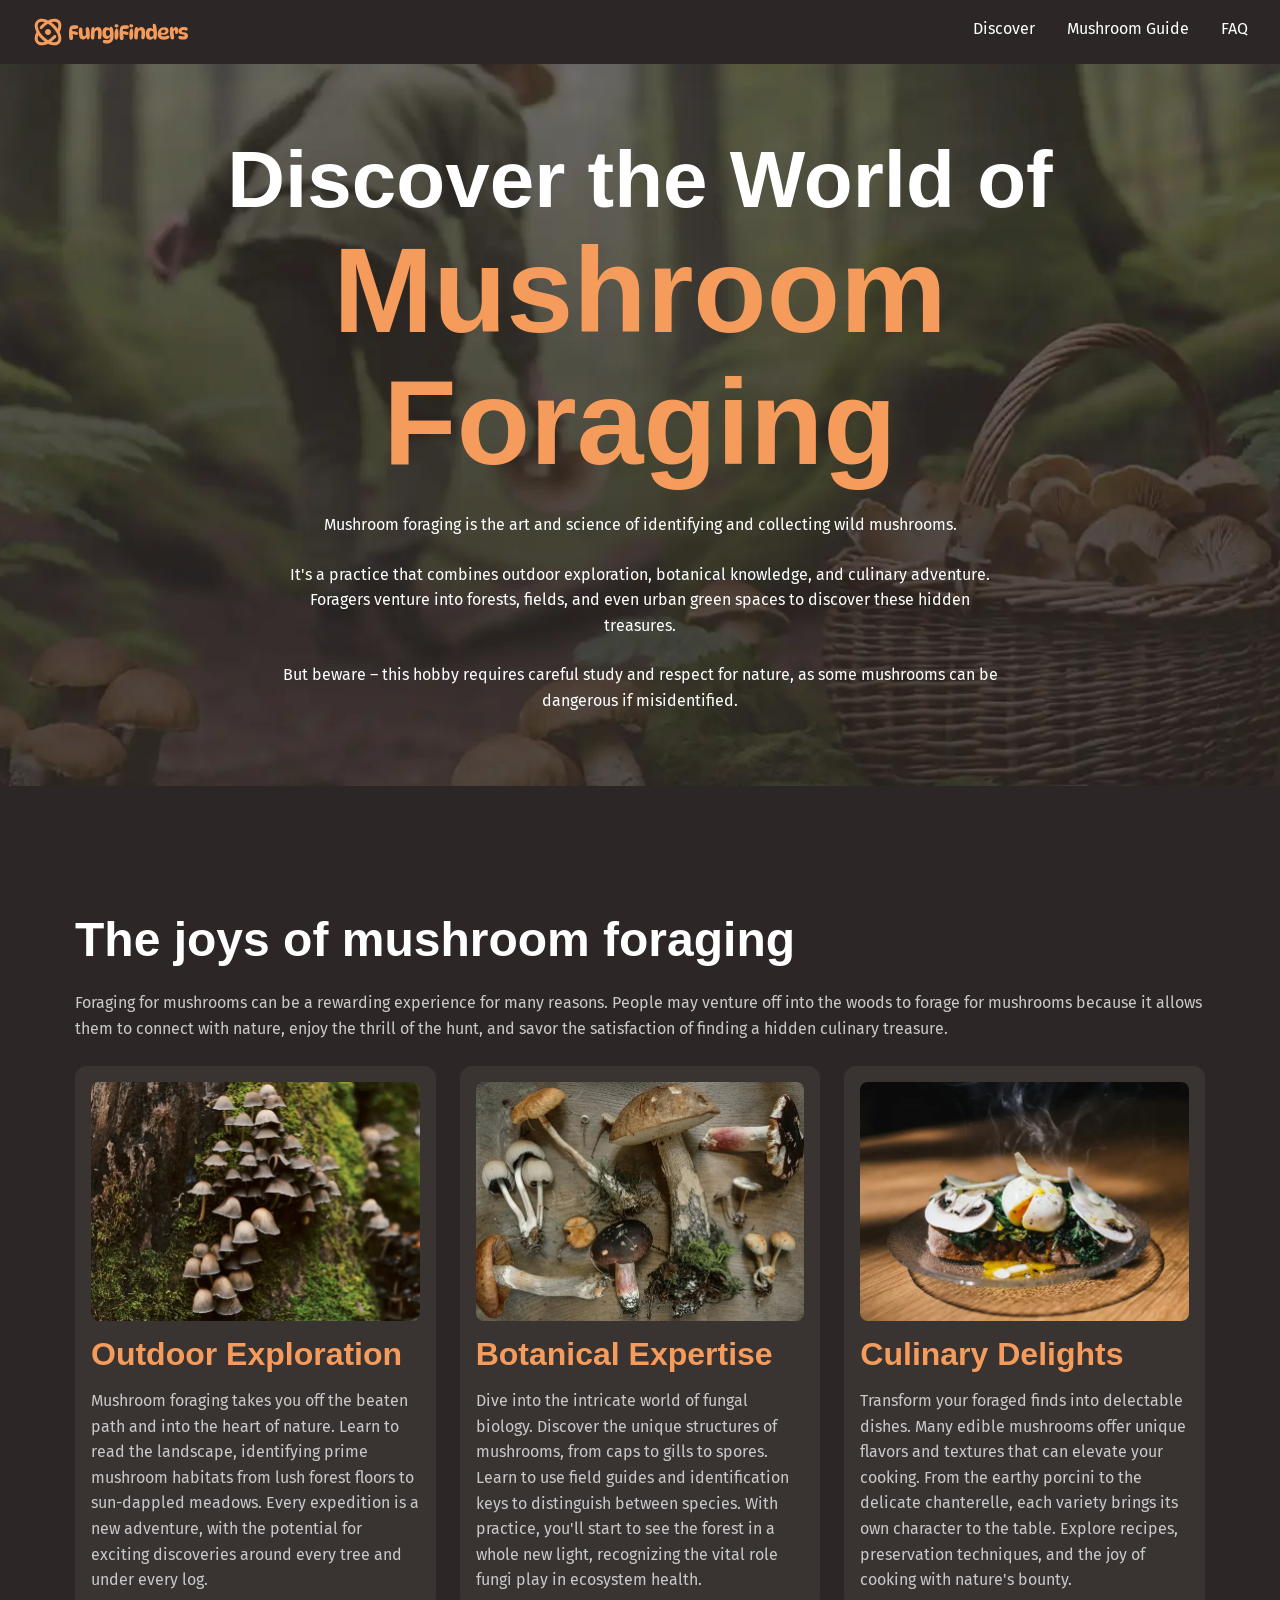
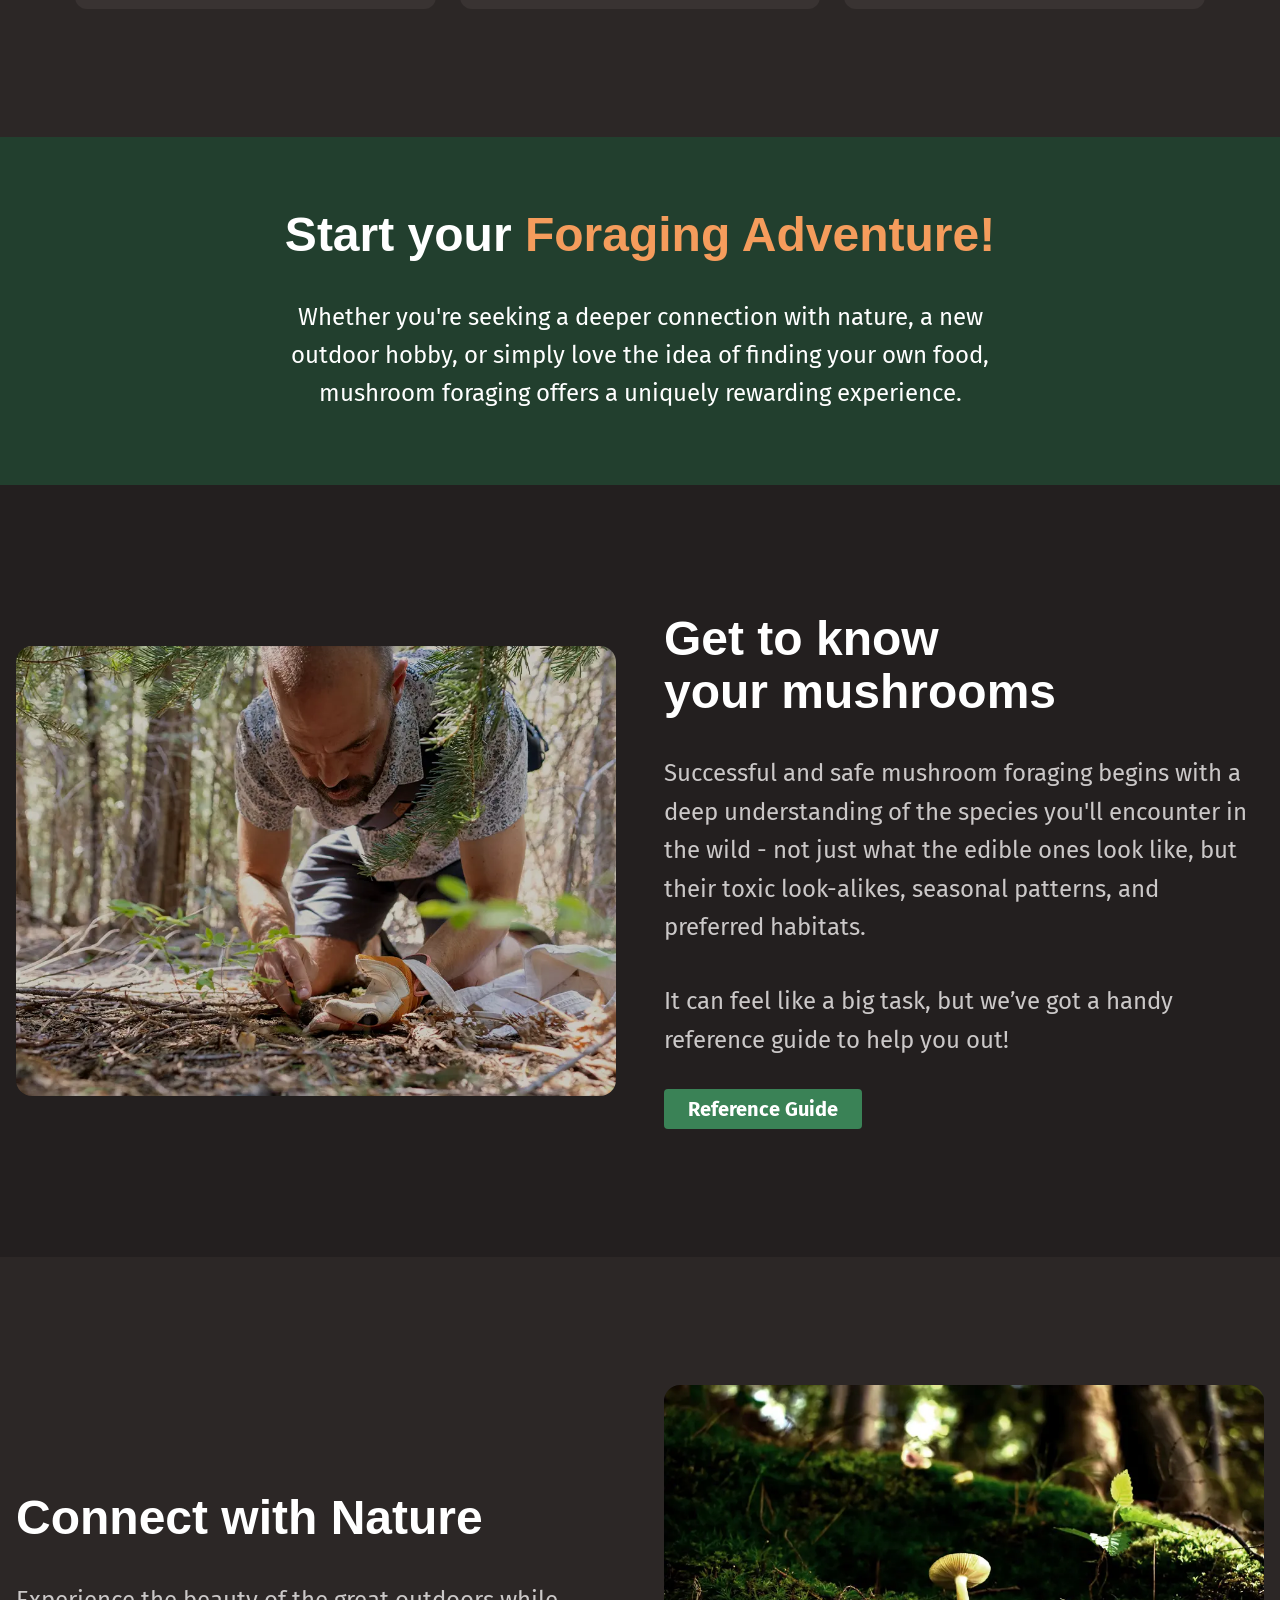
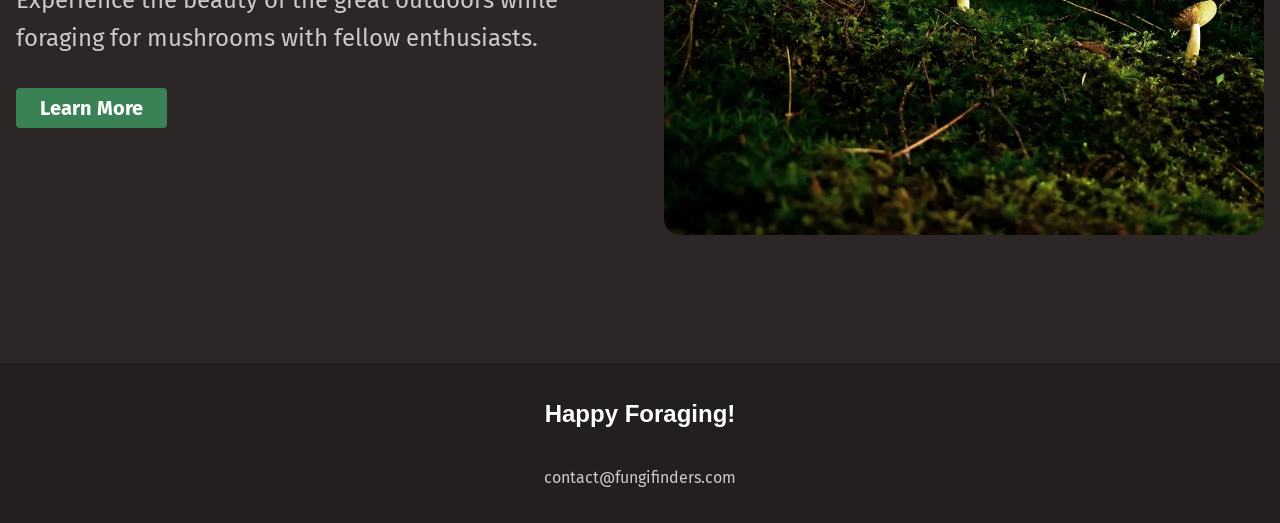
==== commit c676f4e8: "functional hamburger menu" ====
--- a/index.html
+++ b/index.html
@@ -11,6 +11,7 @@
       href="https://fonts.googleapis.com/css2?family=Fira+Sans:wght@400;700&family=Outfit:wght@100..900&display=swap"
       rel="stylesheet"
     />
+   <script src="/main.js" defer></script>
   </head>
   <body>
     <header class="site-header">
--- a/style.css
+++ b/style.css
@@ -76,7 +76,7 @@
   /* Make images easier to work with */
   img,
   picture {
-    max-width: 100%;
+    max-inline-size: 100%;
     display: block;
   }
 
@@ -276,12 +276,74 @@
     flex-wrap: wrap;
     gap: 0.5rem 2rem;
     justify-content: space-between;
+    padding: 1rem;
   }
 
   .site-header__inner > nav > ul {
+    
     display: flex;
     flex-wrap: wrap;
     gap: 0.5rem 2rem;
+    list-style: none;
+    list-style: none;
+    margin: 0;
+    padding: 0;
+    display: flex;
+    flex-wrap: wrap;
+    gap: 0.5rem 2rem;
+  }
+
+
+    [aria-controls="primary-nav"]{
+      display: none;
+    }
+  .site-header__inner > nav {
+    @media (width < 760px) {
+      display: none;
+      background: var(--background-accent-main);
+      z-index: 10;
+      padding: 2rem;
+      position: absolute;
+      font-size: var(--font-size-lg);
+      font-weight: bold;
+      font-family: var(--ff--heading);
+      top: 0;
+      right: 0;
+      border-radius: 0 0 0 var(--border-radius-3);
+      list-style: none;
+      ul {
+        display: flex;
+        flex-direction: column;
+        gap: 0;
+        list-style: none;
+      }
+
+      li + li {
+        border-top: 0.15rem solid var(--background-accent-light);
+        margin-block-start: 1.5rem;
+        padding-block-start: 1.5rem;
+      }
+    }
+  }
+  [aria-controls="primary-nav"] {
+    z-index: 11;
+    background: transparent;
+    border: 0;
+    cursor: pointer;
+    img {
+      border-radius: 0;
+    }
+  }
+
+
+  @media (width < 760px) {
+    [aria-controls="primary-nav"]{
+      display: block;
+    }
+    [aria-expanded="true"] ~ .primary-navigation {
+      display: block;
+    }
+    
   }
   .site-footer {
     text-align: center;
@@ -289,12 +351,12 @@
     display: grid;
     gap: 2rem;
     background: var(--background-extra-dark);
-    
-  }
-  .site-footer>a{
+  }
+  .site-footer > a {
     color: var(--text-main);
   }
-   .site-footer>a:hover,a:focus-visible{
+  .site-footer > a:hover,
+  a:focus-visible {
     color: var(--text-brand-light);
   }
 
